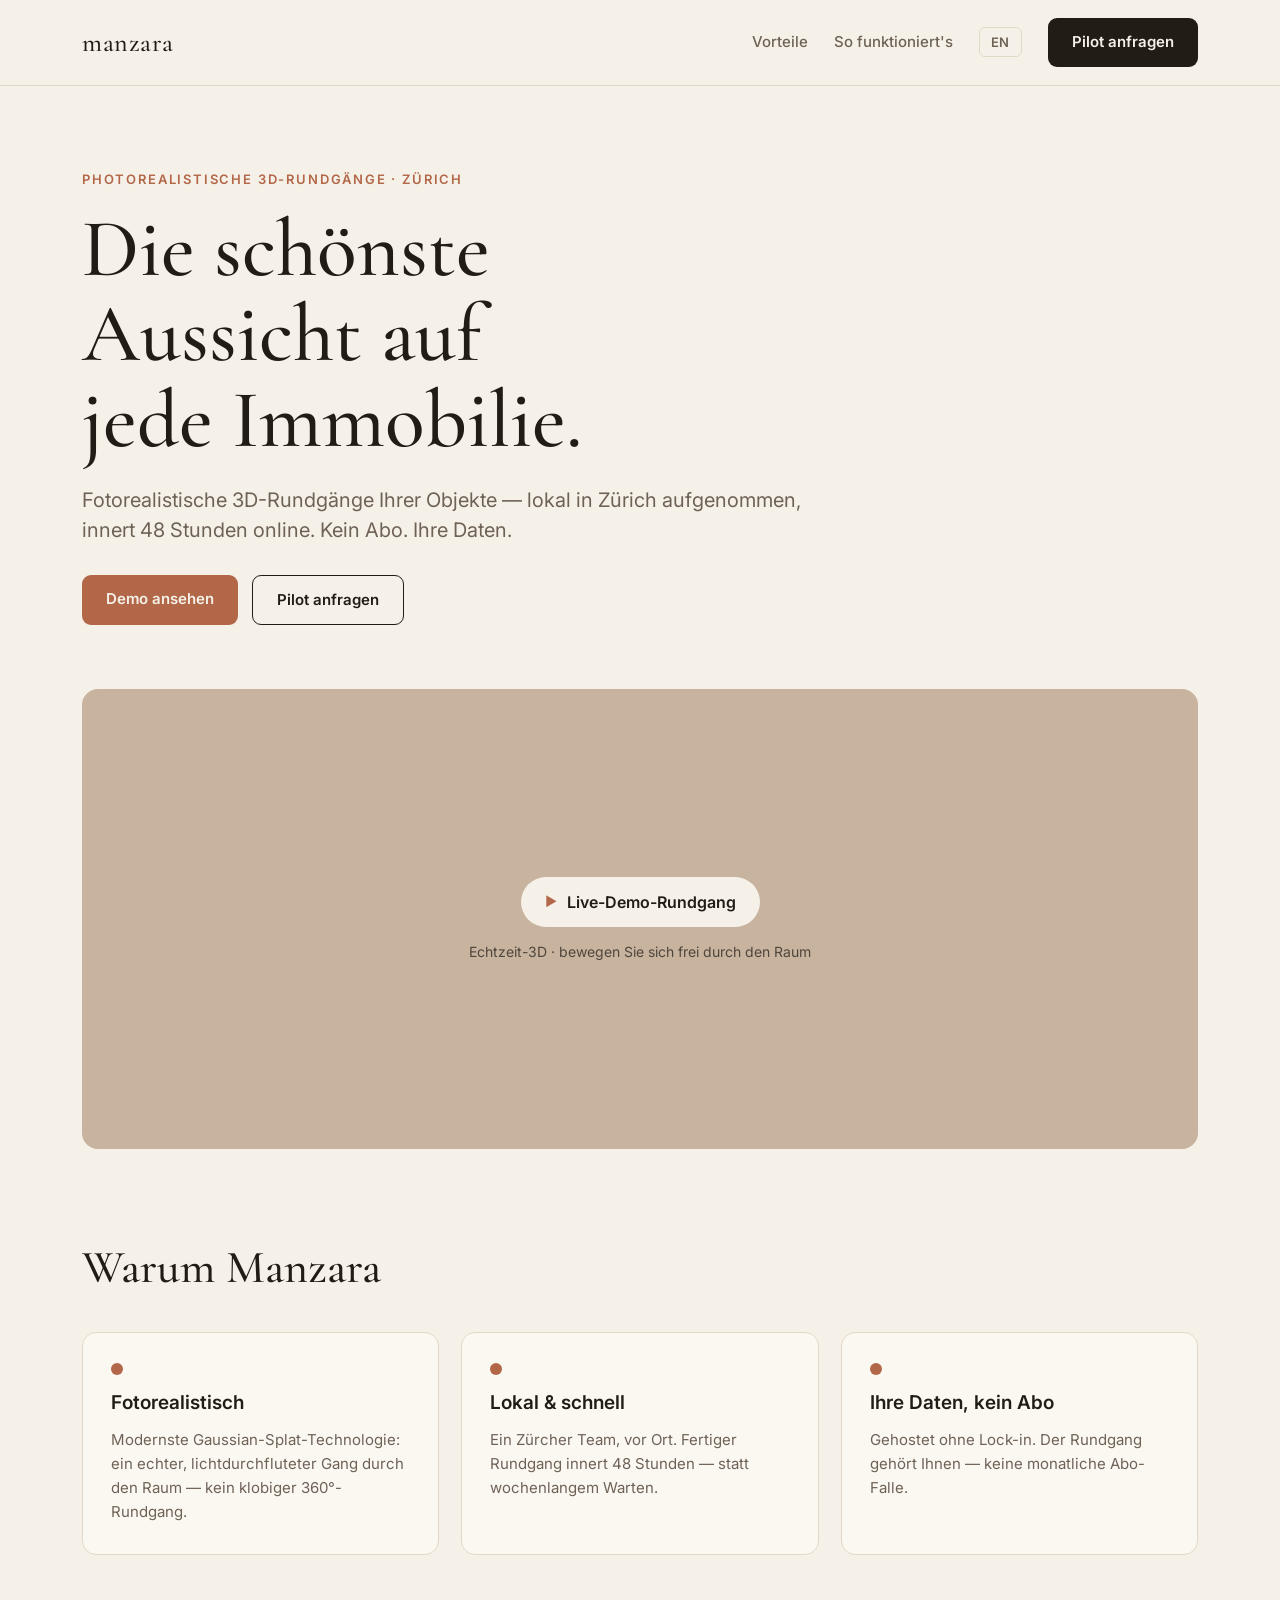
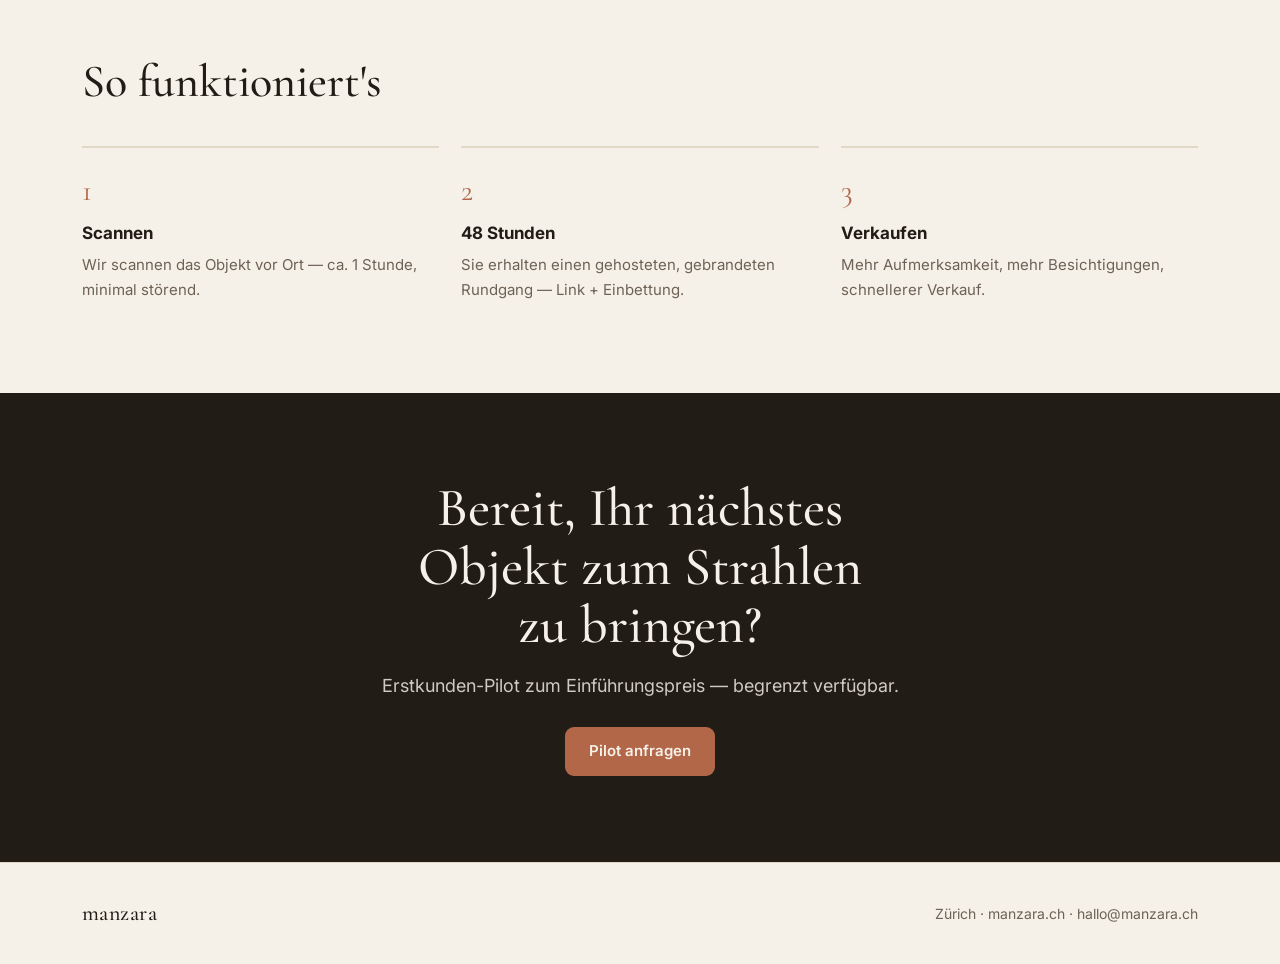
==== index.html @ 19172de1 "Manzara website: bilingual static site for GitHub Pages Co-Authored-By: Claude Opus 4.8 (1M context)" ====
<!DOCTYPE html>
<html lang="de">
<head>
  <meta charset="UTF-8" />
  <meta name="viewport" content="width=device-width, initial-scale=1" />
  <title data-i18n="meta_title">Manzara — Photorealistische Immobilien-Rundgänge in Zürich</title>
  <meta name="description" data-i18n="meta_desc" content="Fotorealistische 3D-Rundgänge Ihrer Immobilien — lokal in Zürich aufgenommen, innert 48 Stunden online." />
  <link rel="preconnect" href="https://fonts.googleapis.com" />
  <link rel="preconnect" href="https://fonts.gstatic.com" crossorigin />
  <link href="https://fonts.googleapis.com/css2?family=Cormorant+Garamond:wght@500;600&family=Inter:wght@400;500;600&display=swap" rel="stylesheet" />
  <link rel="stylesheet" href="styles.css" />
</head>
<body>
  <header class="nav">
    <div class="container nav-inner">
      <a href="#" class="wordmark">manzara</a>
      <nav class="nav-links">
        <a href="#pillars" data-i18n="nav_benefits">Vorteile</a>
        <a href="#how" data-i18n="nav_how">So funktioniert's</a>
        <button id="lang-toggle" class="lang-toggle" aria-label="Sprache wechseln">EN</button>
        <a href="#kontakt" class="btn btn-dark" data-i18n="nav_cta">Pilot anfragen</a>
      </nav>
    </div>
  </header>

  <main>
    <!-- HERO -->
    <section class="hero">
      <div class="container">
        <p class="eyebrow" data-i18n="hero_eyebrow">PHOTOREALISTISCHE 3D-RUNDGÄNGE · ZÜRICH</p>
        <h1 data-i18n="hero_h1">Die schönste Aussicht auf jede Immobilie.</h1>
        <p class="lead" data-i18n="hero_lead">Fotorealistische 3D-Rundgänge Ihrer Objekte — lokal in Zürich aufgenommen, innert 48 Stunden online. Kein Abo. Ihre Daten.</p>
        <div class="cta-row">
          <a href="#demo" class="btn btn-primary" data-i18n="hero_cta1">Demo ansehen</a>
          <a href="#kontakt" class="btn btn-outline" data-i18n="hero_cta2">Pilot anfragen</a>
        </div>
      </div>
    </section>

    <!-- DEMO TOUR -->
    <section class="demo" id="demo">
      <div class="container">
        <div class="demo-frame">
          <!-- Replace this placeholder with your live tour embed, e.g.:
               <iframe src="https://your-tour-url" allowfullscreen></iframe> -->
          <span class="demo-pill"><span class="play">&#9654;</span> <span data-i18n="demo_pill">Live-Demo-Rundgang</span></span>
          <p class="demo-cap" data-i18n="demo_cap">Echtzeit-3D · bewegen Sie sich frei durch den Raum</p>
        </div>
      </div>
    </section>

    <!-- PILLARS -->
    <section class="pillars" id="pillars">
      <div class="container">
        <h2 class="section-title" data-i18n="pillars_title">Warum Manzara</h2>
        <div class="pillar-grid">
          <article class="pillar">
            <span class="dot"></span>
            <h3 data-i18n="p1_t">Fotorealistisch</h3>
            <p data-i18n="p1_b">Modernste Gaussian-Splat-Technologie: ein echter, lichtdurchfluteter Gang durch den Raum — kein klobiger 360°-Rundgang.</p>
          </article>
          <article class="pillar">
            <span class="dot"></span>
            <h3 data-i18n="p2_t">Lokal &amp; schnell</h3>
            <p data-i18n="p2_b">Ein Zürcher Team, vor Ort. Fertiger Rundgang innert 48 Stunden — statt wochenlangem Warten.</p>
          </article>
          <article class="pillar">
            <span class="dot"></span>
            <h3 data-i18n="p3_t">Ihre Daten, kein Abo</h3>
            <p data-i18n="p3_b">Gehostet ohne Lock-in. Der Rundgang gehört Ihnen — keine monatliche Abo-Falle.</p>
          </article>
        </div>
      </div>
    </section>

    <!-- HOW IT WORKS -->
    <section class="how" id="how">
      <div class="container">
        <h2 class="section-title" data-i18n="how_title">So funktioniert's</h2>
        <ol class="steps">
          <li><strong data-i18n="how_1_t">Scannen</strong><span data-i18n="how_1_b">Wir scannen das Objekt vor Ort — ca. 1 Stunde, minimal störend.</span></li>
          <li><strong data-i18n="how_2_t">48 Stunden</strong><span data-i18n="how_2_b">Sie erhalten einen gehosteten, gebrandeten Rundgang — Link + Einbettung.</span></li>
          <li><strong data-i18n="how_3_t">Verkaufen</strong><span data-i18n="how_3_b">Mehr Aufmerksamkeit, mehr Besichtigungen, schnellerer Verkauf.</span></li>
        </ol>
      </div>
    </section>

    <!-- PILOT CTA -->
    <section class="cta-band" id="kontakt">
      <div class="container">
        <h2 data-i18n="cta_h">Bereit, Ihr nächstes Objekt zum Strahlen zu bringen?</h2>
        <p data-i18n="cta_sub">Erstkunden-Pilot zum Einführungspreis — begrenzt verfügbar.</p>
        <a href="mailto:hallo@manzara.ch" class="btn btn-primary" data-i18n="cta_btn">Pilot anfragen</a>
      </div>
    </section>
  </main>

  <footer class="site-footer">
    <div class="container footer-inner">
      <span class="wordmark">manzara</span>
      <span class="footer-info" data-i18n="footer_info">Zürich · manzara.ch · hallo@manzara.ch</span>
    </div>
  </footer>

  <script src="main.js"></script>
</body>
</html>
---- styles.css ----
:root {
  --ivory:   #F6F1E8;
  --surface: #FBF8F2;
  --ink:     #211C16;
  --grey:    #6E6256;
  --terra:   #B26749;
  --line:    #E2D8C7;
  --taupe:   #C7B39E;
  --serif: "Cormorant Garamond", Georgia, serif;
  --sans: "Inter", system-ui, -apple-system, sans-serif;
}

* { box-sizing: border-box; margin: 0; padding: 0; }
html { scroll-behavior: smooth; }
body {
  font-family: var(--sans);
  color: var(--ink);
  background: var(--ivory);
  line-height: 1.5;
  -webkit-font-smoothing: antialiased;
}
.container { max-width: 1180px; margin: 0 auto; padding: 0 32px; }
a { color: inherit; text-decoration: none; }

/* NAV */
.nav { position: sticky; top: 0; z-index: 10; background: rgba(246,241,232,.85); backdrop-filter: blur(8px); border-bottom: 1px solid var(--line); }
.nav-inner { display: flex; align-items: center; justify-content: space-between; padding-top: 18px; padding-bottom: 18px; }
.wordmark { font-family: var(--serif); font-weight: 500; font-size: 26px; letter-spacing: .02em; }
.nav-links { display: flex; align-items: center; gap: 26px; }
.nav-links a:not(.btn) { font-size: 15px; font-weight: 500; color: var(--grey); }
.nav-links a:not(.btn):hover { color: var(--ink); }
.lang-toggle { font-family: var(--sans); font-size: 13px; font-weight: 600; letter-spacing: .04em; background: none; border: 1px solid var(--line); color: var(--grey); padding: 6px 11px; border-radius: 6px; cursor: pointer; }
.lang-toggle:hover { color: var(--ink); border-color: var(--grey); }

/* BUTTONS */
.btn { display: inline-block; font-size: 15px; font-weight: 600; padding: 13px 24px; border-radius: 9px; cursor: pointer; transition: transform .08s ease, opacity .2s ease; }
.btn:hover { transform: translateY(-1px); }
.btn-primary { background: var(--terra); color: var(--ivory); }
.btn-dark { background: var(--ink); color: var(--ivory); }
.btn-outline { background: transparent; color: var(--ink); border: 1.5px solid var(--ink); }

/* HERO */
.hero { padding: 84px 0 64px; }
.eyebrow { color: var(--terra); font-size: 13px; font-weight: 600; letter-spacing: .14em; margin-bottom: 18px; }
.hero h1 { font-family: var(--serif); font-weight: 500; font-size: clamp(44px, 7vw, 82px); line-height: 1.04; max-width: 14ch; margin-bottom: 22px; }
.lead { font-size: 20px; color: var(--grey); max-width: 56ch; margin-bottom: 30px; }
.cta-row { display: flex; gap: 14px; flex-wrap: wrap; }

/* DEMO */
.demo { padding-bottom: 84px; }
.demo-frame { position: relative; background: var(--taupe); border-radius: 16px; min-height: 460px; display: flex; flex-direction: column; align-items: center; justify-content: center; gap: 14px; overflow: hidden; }
.demo-pill { display: inline-flex; align-items: center; gap: 10px; background: var(--ivory); color: var(--ink); font-weight: 600; font-size: 16px; padding: 13px 24px; border-radius: 100px; }
.demo-pill .play { color: var(--terra); font-size: 13px; }
.demo-cap { color: rgba(33,28,22,.72); font-size: 14px; }

/* PILLARS */
.pillars { padding-bottom: 92px; }
.section-title { font-family: var(--serif); font-weight: 500; font-size: clamp(34px, 4vw, 46px); margin-bottom: 30px; }
.pillar-grid { display: grid; grid-template-columns: repeat(3, 1fr); gap: 22px; }
.pillar { background: var(--surface); border: 1px solid var(--line); border-radius: 14px; padding: 30px 28px; }
.pillar .dot { display: block; width: 12px; height: 12px; border-radius: 50%; background: var(--terra); margin-bottom: 14px; }
.pillar h3 { font-size: 19px; font-weight: 600; margin-bottom: 10px; }
.pillar p { font-size: 15px; color: var(--grey); line-height: 1.6; }

/* HOW */
.how { padding-bottom: 92px; }
.steps { list-style: none; display: grid; grid-template-columns: repeat(3, 1fr); gap: 22px; counter-reset: step; }
.steps li { counter-increment: step; padding-top: 20px; border-top: 2px solid var(--line); }
.steps li::before { content: counter(step); display: block; font-family: var(--serif); font-size: 30px; color: var(--terra); margin-bottom: 8px; }
.steps strong { display: block; font-size: 17px; margin-bottom: 6px; }
.steps span { font-size: 15px; color: var(--grey); }

/* CTA BAND */
.cta-band { background: var(--ink); color: var(--ivory); padding: 86px 0; text-align: center; }
.cta-band h2 { font-family: var(--serif); font-weight: 500; font-size: clamp(34px, 4.5vw, 54px); line-height: 1.08; max-width: 18ch; margin: 0 auto 18px; }
.cta-band p { color: rgba(246,241,232,.82); font-size: 18px; margin-bottom: 28px; }

/* FOOTER */
.site-footer { border-top: 1px solid var(--line); padding: 34px 0; }
.footer-inner { display: flex; align-items: center; justify-content: space-between; gap: 16px; flex-wrap: wrap; }
.site-footer .wordmark { font-size: 22px; }
.footer-info { color: var(--grey); font-size: 14px; }

/* RESPONSIVE */
@media (max-width: 820px) {
  .pillar-grid, .steps { grid-template-columns: 1fr; }
  .nav-links { gap: 16px; }
  .nav-links a:not(.btn) { display: none; }
  .demo-frame { min-height: 320px; }
}
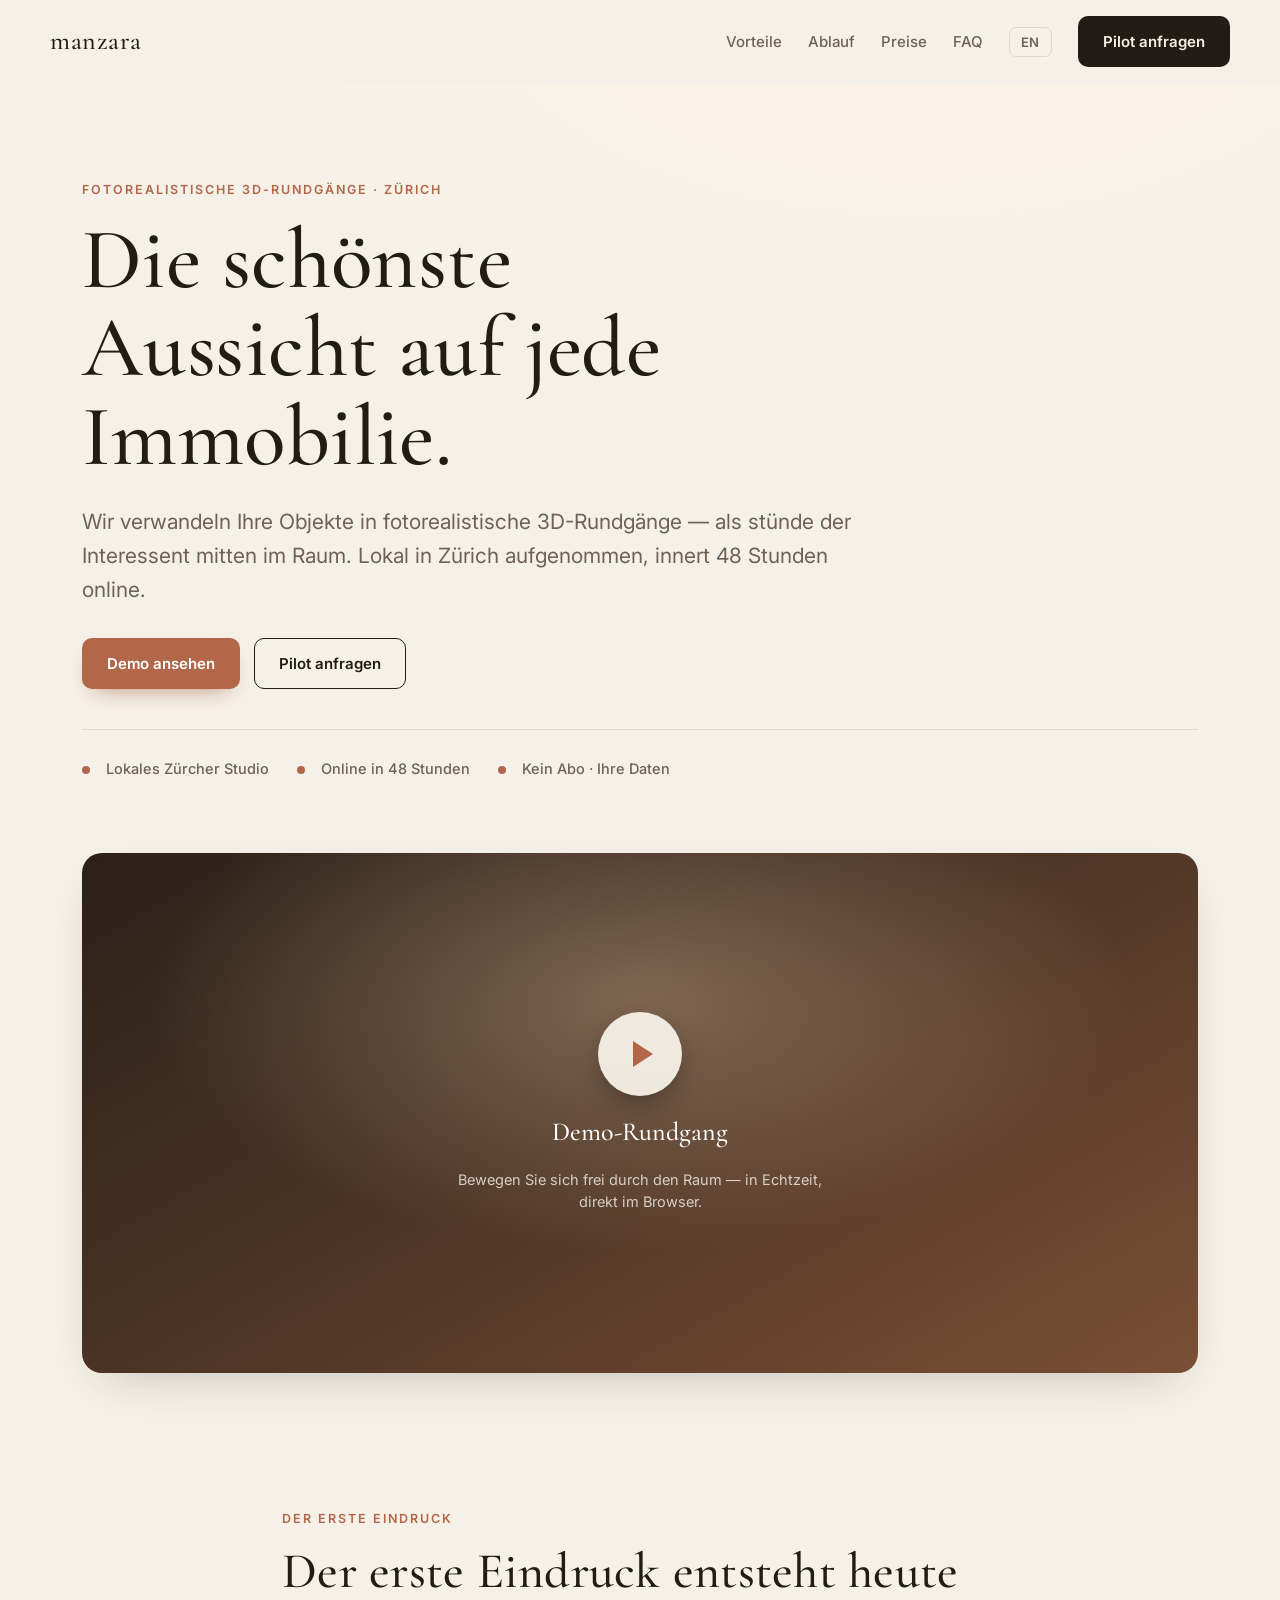
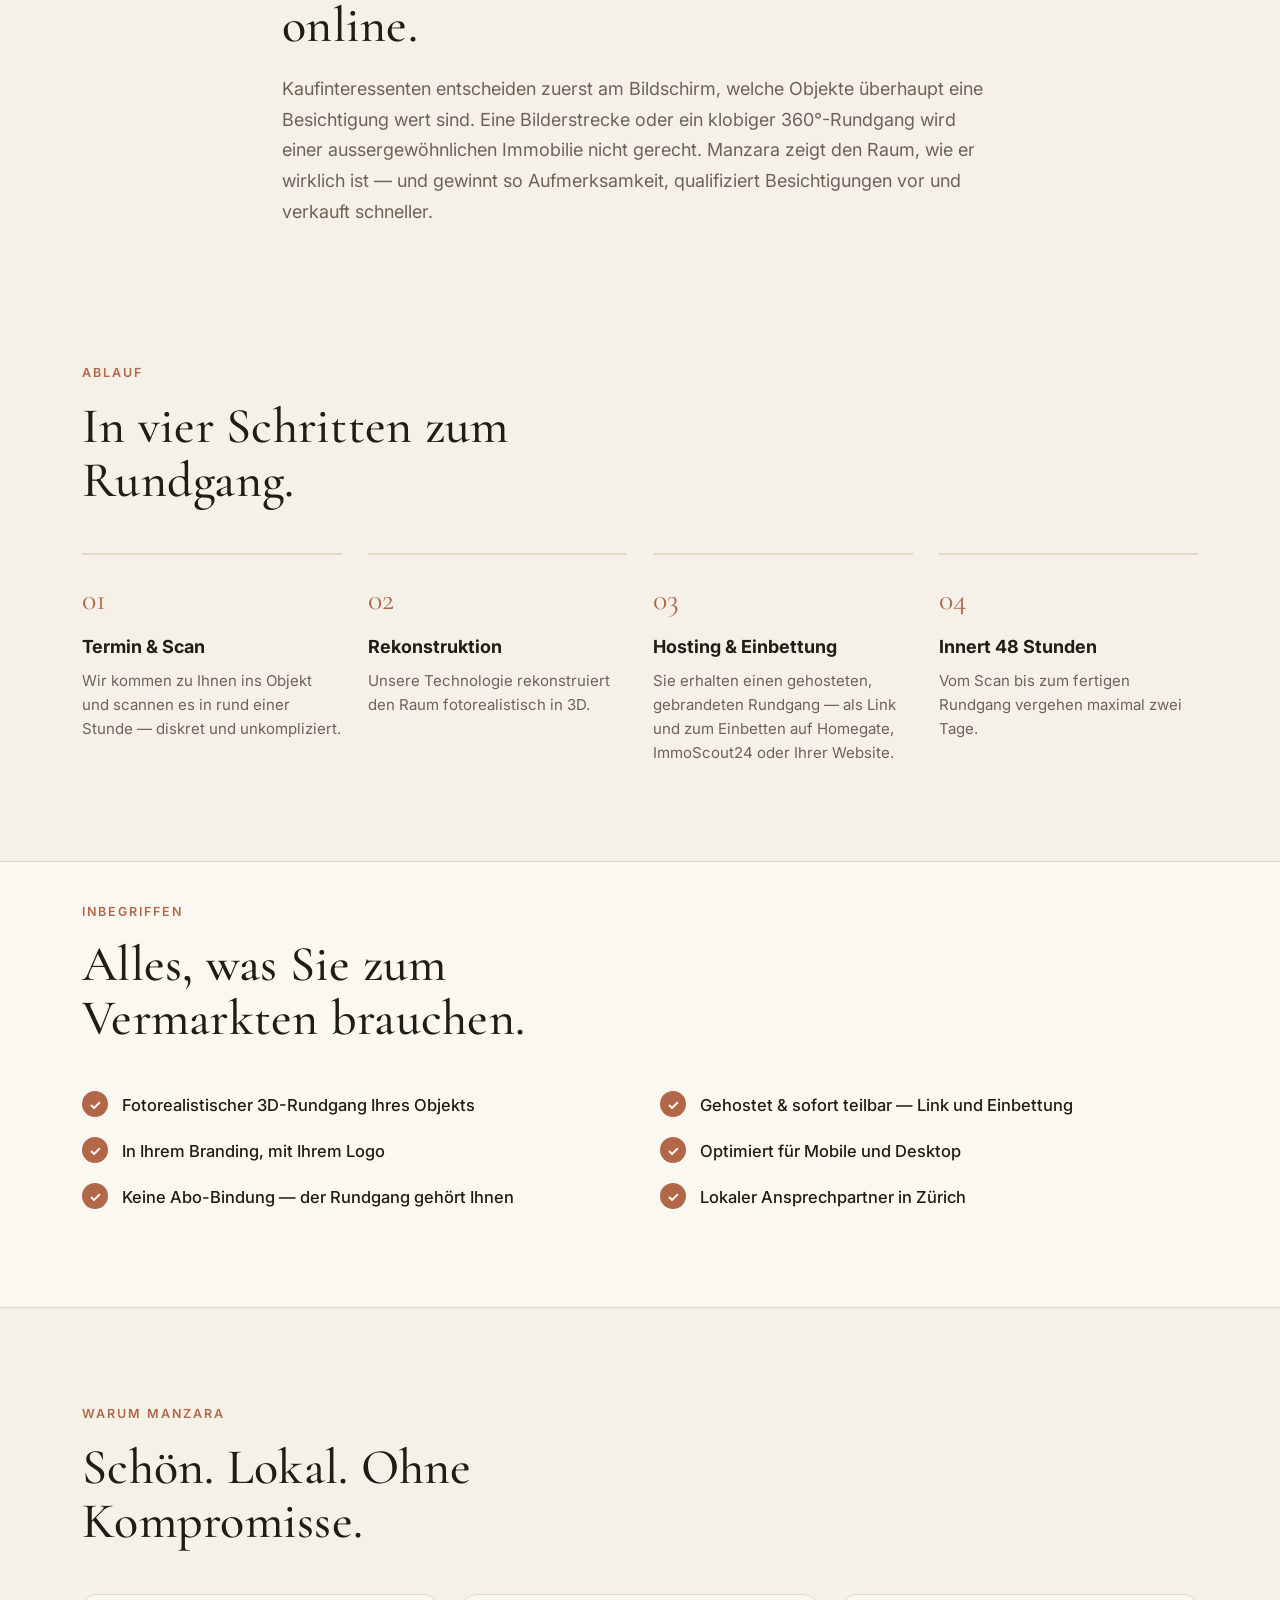
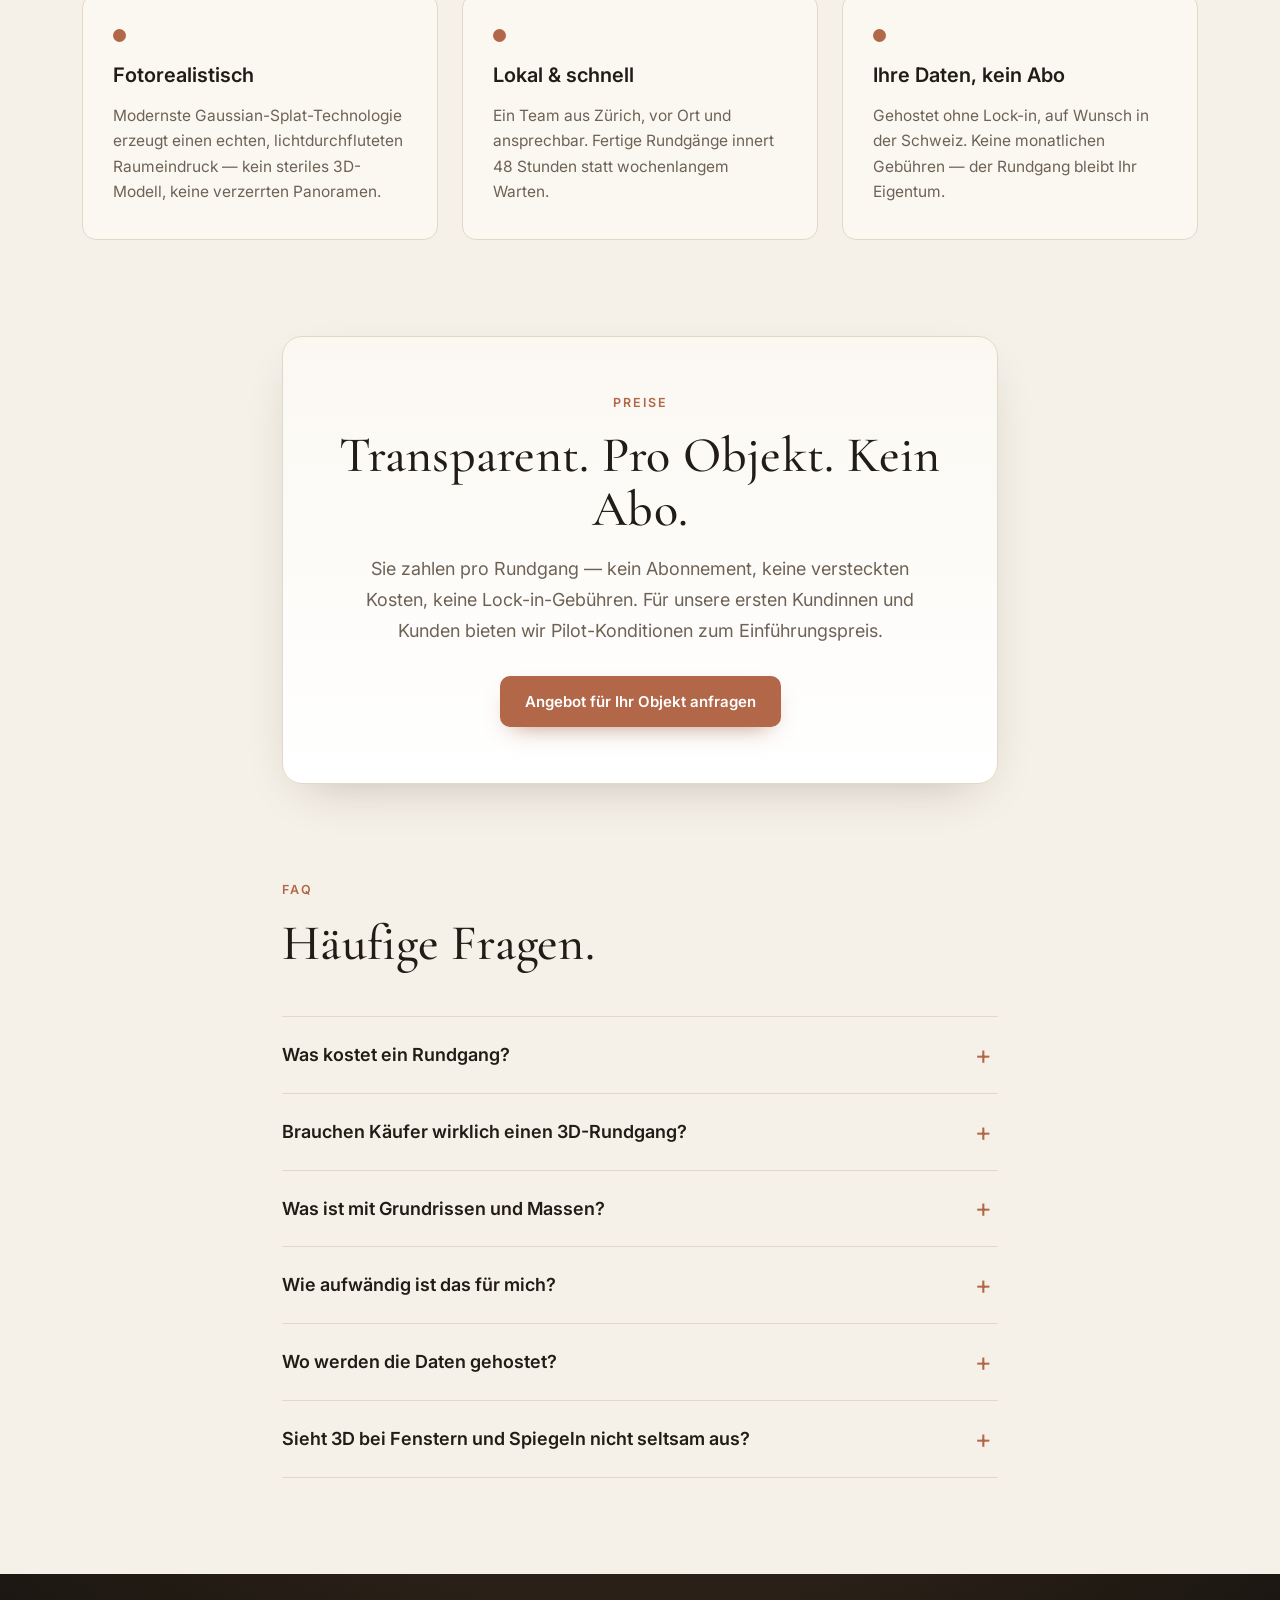
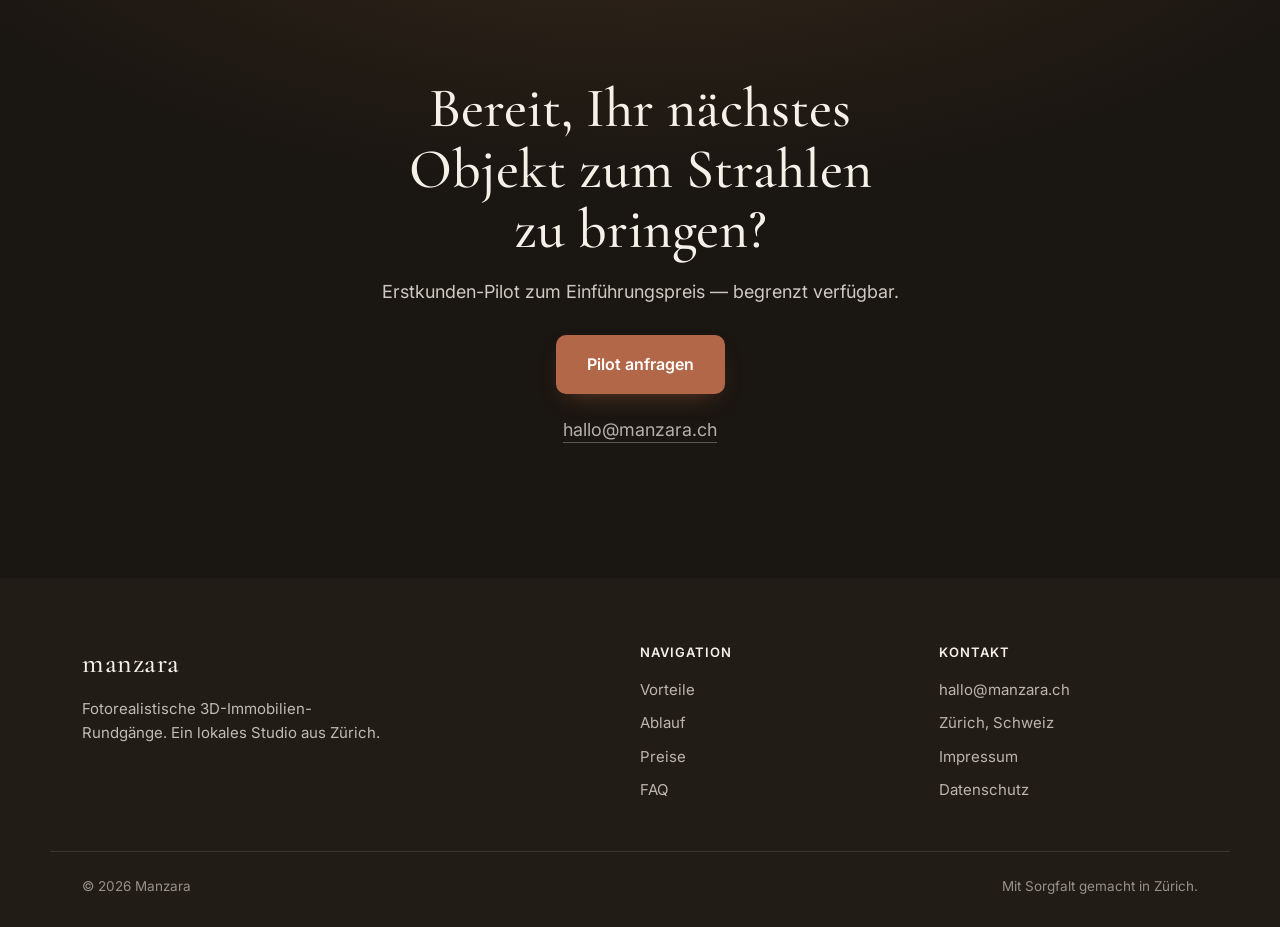
==== commit 1641b826: "Upgrade site: richer sections, refined aesthetic, FAQ, scroll reveals Co-Authored-By: Claude Opus 4." ====
--- a/index.html
+++ b/index.html
@@ -3,102 +3,201 @@
 <head>
   <meta charset="UTF-8" />
   <meta name="viewport" content="width=device-width, initial-scale=1" />
-  <title data-i18n="meta_title">Manzara — Photorealistische Immobilien-Rundgänge in Zürich</title>
-  <meta name="description" data-i18n="meta_desc" content="Fotorealistische 3D-Rundgänge Ihrer Immobilien — lokal in Zürich aufgenommen, innert 48 Stunden online." />
+  <title data-i18n="meta_title">Manzara — Fotorealistische 3D-Immobilien-Rundgänge | Zürich</title>
+  <meta name="description" data-i18n="meta_desc" content="Fotorealistische 3D-Rundgänge Ihrer Immobilien — lokal in Zürich aufgenommen, innert 48 Stunden online. Kein Abo, Ihre Daten." />
+  <meta property="og:title" content="Manzara — Fotorealistische 3D-Immobilien-Rundgänge" />
+  <meta property="og:description" content="Als stünde der Interessent mitten im Raum. Lokal in Zürich, online in 48 Stunden." />
+  <meta property="og:type" content="website" />
+  <link rel="icon" href="data:image/svg+xml,%3Csvg xmlns='http://www.w3.org/2000/svg' viewBox='0 0 32 32'%3E%3Crect x='6' y='8' width='20' height='16' rx='2' fill='none' stroke='%23211C16' stroke-width='2'/%3E%3Cline x1='6' y1='18' x2='26' y2='18' stroke='%23B26749' stroke-width='2'/%3E%3C/svg%3E" />
   <link rel="preconnect" href="https://fonts.googleapis.com" />
   <link rel="preconnect" href="https://fonts.gstatic.com" crossorigin />
-  <link href="https://fonts.googleapis.com/css2?family=Cormorant+Garamond:wght@500;600&family=Inter:wght@400;500;600&display=swap" rel="stylesheet" />
+  <link href="https://fonts.googleapis.com/css2?family=Cormorant+Garamond:ital,wght@0,500;0,600;1,500&family=Inter:wght@400;500;600&display=swap" rel="stylesheet" />
   <link rel="stylesheet" href="styles.css" />
 </head>
 <body>
-  <header class="nav">
+  <!-- NAV -->
+  <header class="nav" id="nav">
     <div class="container nav-inner">
-      <a href="#" class="wordmark">manzara</a>
+      <a href="#top" class="wordmark">manzara</a>
       <nav class="nav-links">
-        <a href="#pillars" data-i18n="nav_benefits">Vorteile</a>
-        <a href="#how" data-i18n="nav_how">So funktioniert's</a>
-        <button id="lang-toggle" class="lang-toggle" aria-label="Sprache wechseln">EN</button>
-        <a href="#kontakt" class="btn btn-dark" data-i18n="nav_cta">Pilot anfragen</a>
+        <a href="#why" data-i18n="nav_benefits">Vorteile</a>
+        <a href="#how" data-i18n="nav_how">Ablauf</a>
+        <a href="#pricing" data-i18n="nav_pricing">Preise</a>
+        <a href="#faq" data-i18n="nav_faq">FAQ</a>
+        <button id="lang-toggle" class="lang-toggle" aria-label="Language">EN</button>
+        <a href="#contact" class="btn btn-dark" data-i18n="nav_cta">Pilot anfragen</a>
       </nav>
     </div>
   </header>
 
-  <main>
+  <main id="top">
     <!-- HERO -->
     <section class="hero">
-      <div class="container">
-        <p class="eyebrow" data-i18n="hero_eyebrow">PHOTOREALISTISCHE 3D-RUNDGÄNGE · ZÜRICH</p>
+      <div class="container hero-inner reveal">
+        <p class="eyebrow" data-i18n="hero_eyebrow">FOTOREALISTISCHE 3D-RUNDGÄNGE · ZÜRICH</p>
         <h1 data-i18n="hero_h1">Die schönste Aussicht auf jede Immobilie.</h1>
-        <p class="lead" data-i18n="hero_lead">Fotorealistische 3D-Rundgänge Ihrer Objekte — lokal in Zürich aufgenommen, innert 48 Stunden online. Kein Abo. Ihre Daten.</p>
+        <p class="lead" data-i18n="hero_lead">Wir verwandeln Ihre Objekte in fotorealistische 3D-Rundgänge — als stünde der Interessent mitten im Raum. Lokal in Zürich aufgenommen, innert 48 Stunden online.</p>
         <div class="cta-row">
           <a href="#demo" class="btn btn-primary" data-i18n="hero_cta1">Demo ansehen</a>
-          <a href="#kontakt" class="btn btn-outline" data-i18n="hero_cta2">Pilot anfragen</a>
-        </div>
-      </div>
-    </section>
-
-    <!-- DEMO TOUR -->
+          <a href="#contact" class="btn btn-outline" data-i18n="hero_cta2">Pilot anfragen</a>
+        </div>
+        <ul class="trust-row">
+          <li data-i18n="trust_1">Lokales Zürcher Studio</li>
+          <li data-i18n="trust_2">Online in 48 Stunden</li>
+          <li data-i18n="trust_3">Kein Abo · Ihre Daten</li>
+        </ul>
+      </div>
+    </section>
+
+    <!-- DEMO -->
     <section class="demo" id="demo">
-      <div class="container">
-        <div class="demo-frame">
-          <!-- Replace this placeholder with your live tour embed, e.g.:
-               <iframe src="https://your-tour-url" allowfullscreen></iframe> -->
-          <span class="demo-pill"><span class="play">&#9654;</span> <span data-i18n="demo_pill">Live-Demo-Rundgang</span></span>
-          <p class="demo-cap" data-i18n="demo_cap">Echtzeit-3D · bewegen Sie sich frei durch den Raum</p>
-        </div>
-      </div>
-    </section>
-
-    <!-- PILLARS -->
-    <section class="pillars" id="pillars">
-      <div class="container">
-        <h2 class="section-title" data-i18n="pillars_title">Warum Manzara</h2>
-        <div class="pillar-grid">
-          <article class="pillar">
-            <span class="dot"></span>
-            <h3 data-i18n="p1_t">Fotorealistisch</h3>
-            <p data-i18n="p1_b">Modernste Gaussian-Splat-Technologie: ein echter, lichtdurchfluteter Gang durch den Raum — kein klobiger 360°-Rundgang.</p>
-          </article>
-          <article class="pillar">
-            <span class="dot"></span>
-            <h3 data-i18n="p2_t">Lokal &amp; schnell</h3>
-            <p data-i18n="p2_b">Ein Zürcher Team, vor Ort. Fertiger Rundgang innert 48 Stunden — statt wochenlangem Warten.</p>
-          </article>
-          <article class="pillar">
-            <span class="dot"></span>
-            <h3 data-i18n="p3_t">Ihre Daten, kein Abo</h3>
-            <p data-i18n="p3_b">Gehostet ohne Lock-in. Der Rundgang gehört Ihnen — keine monatliche Abo-Falle.</p>
-          </article>
-        </div>
+      <div class="container reveal">
+        <div class="media-frame">
+          <!-- REPLACE with the real tour: <iframe src="https://your-tour" allowfullscreen></iframe> -->
+          <div class="media-glow"></div>
+          <button class="play-btn" aria-label="Demo"><span></span></button>
+          <p class="media-label" data-i18n="demo_label">Demo-Rundgang</p>
+          <p class="media-cap" data-i18n="demo_cap">Bewegen Sie sich frei durch den Raum — in Echtzeit, direkt im Browser.</p>
+        </div>
+      </div>
+    </section>
+
+    <!-- THE SHIFT -->
+    <section class="shift">
+      <div class="container narrow reveal">
+        <p class="eyebrow" data-i18n="shift_eyebrow">DER ERSTE EINDRUCK</p>
+        <h2 class="display" data-i18n="shift_title">Der erste Eindruck entsteht heute online.</h2>
+        <p class="prose" data-i18n="shift_body">Kaufinteressenten entscheiden zuerst am Bildschirm, welche Objekte überhaupt eine Besichtigung wert sind. Eine Bilderstrecke oder ein klobiger 360°-Rundgang wird einer aussergewöhnlichen Immobilie nicht gerecht. Manzara zeigt den Raum, wie er wirklich ist — und gewinnt so Aufmerksamkeit, qualifiziert Besichtigungen vor und verkauft schneller.</p>
       </div>
     </section>
 
     <!-- HOW IT WORKS -->
     <section class="how" id="how">
       <div class="container">
-        <h2 class="section-title" data-i18n="how_title">So funktioniert's</h2>
-        <ol class="steps">
-          <li><strong data-i18n="how_1_t">Scannen</strong><span data-i18n="how_1_b">Wir scannen das Objekt vor Ort — ca. 1 Stunde, minimal störend.</span></li>
-          <li><strong data-i18n="how_2_t">48 Stunden</strong><span data-i18n="how_2_b">Sie erhalten einen gehosteten, gebrandeten Rundgang — Link + Einbettung.</span></li>
-          <li><strong data-i18n="how_3_t">Verkaufen</strong><span data-i18n="how_3_b">Mehr Aufmerksamkeit, mehr Besichtigungen, schnellerer Verkauf.</span></li>
+        <div class="section-head reveal">
+          <p class="eyebrow" data-i18n="how_eyebrow">ABLAUF</p>
+          <h2 class="display" data-i18n="how_title">In vier Schritten zum Rundgang.</h2>
+        </div>
+        <ol class="steps reveal">
+          <li><span class="step-n">01</span><strong data-i18n="how_1_t">Termin &amp; Scan</strong><p data-i18n="how_1_b">Wir kommen zu Ihnen ins Objekt und scannen es in rund einer Stunde — diskret und unkompliziert.</p></li>
+          <li><span class="step-n">02</span><strong data-i18n="how_2_t">Rekonstruktion</strong><p data-i18n="how_2_b">Unsere Technologie rekonstruiert den Raum fotorealistisch in 3D.</p></li>
+          <li><span class="step-n">03</span><strong data-i18n="how_3_t">Hosting &amp; Einbettung</strong><p data-i18n="how_3_b">Sie erhalten einen gehosteten, gebrandeten Rundgang — als Link und zum Einbetten auf Homegate, ImmoScout24 oder Ihrer Website.</p></li>
+          <li><span class="step-n">04</span><strong data-i18n="how_4_t">Innert 48 Stunden</strong><p data-i18n="how_4_b">Vom Scan bis zum fertigen Rundgang vergehen maximal zwei Tage.</p></li>
         </ol>
       </div>
     </section>
 
-    <!-- PILOT CTA -->
-    <section class="cta-band" id="kontakt">
+    <!-- INCLUDED -->
+    <section class="included">
+      <div class="container reveal">
+        <div class="section-head">
+          <p class="eyebrow" data-i18n="incl_eyebrow">INBEGRIFFEN</p>
+          <h2 class="display" data-i18n="incl_title">Alles, was Sie zum Vermarkten brauchen.</h2>
+        </div>
+        <ul class="checklist">
+          <li data-i18n="incl_1">Fotorealistischer 3D-Rundgang Ihres Objekts</li>
+          <li data-i18n="incl_2">Gehostet &amp; sofort teilbar — Link und Einbettung</li>
+          <li data-i18n="incl_3">In Ihrem Branding, mit Ihrem Logo</li>
+          <li data-i18n="incl_4">Optimiert für Mobile und Desktop</li>
+          <li data-i18n="incl_5">Keine Abo-Bindung — der Rundgang gehört Ihnen</li>
+          <li data-i18n="incl_6">Lokaler Ansprechpartner in Zürich</li>
+        </ul>
+      </div>
+    </section>
+
+    <!-- WHY -->
+    <section class="why" id="why">
       <div class="container">
+        <div class="section-head reveal">
+          <p class="eyebrow" data-i18n="why_eyebrow">WARUM MANZARA</p>
+          <h2 class="display" data-i18n="why_title">Schön. Lokal. Ohne Kompromisse.</h2>
+        </div>
+        <div class="card-grid reveal">
+          <article class="card">
+            <span class="dot"></span>
+            <h3 data-i18n="p1_t">Fotorealistisch</h3>
+            <p data-i18n="p1_b">Modernste Gaussian-Splat-Technologie erzeugt einen echten, lichtdurchfluteten Raumeindruck — kein steriles 3D-Modell, keine verzerrten Panoramen.</p>
+          </article>
+          <article class="card">
+            <span class="dot"></span>
+            <h3 data-i18n="p2_t">Lokal &amp; schnell</h3>
+            <p data-i18n="p2_b">Ein Team aus Zürich, vor Ort und ansprechbar. Fertige Rundgänge innert 48 Stunden statt wochenlangem Warten.</p>
+          </article>
+          <article class="card">
+            <span class="dot"></span>
+            <h3 data-i18n="p3_t">Ihre Daten, kein Abo</h3>
+            <p data-i18n="p3_b">Gehostet ohne Lock-in, auf Wunsch in der Schweiz. Keine monatlichen Gebühren — der Rundgang bleibt Ihr Eigentum.</p>
+          </article>
+        </div>
+      </div>
+    </section>
+
+    <!-- PRICING -->
+    <section class="pricing" id="pricing">
+      <div class="container narrow reveal">
+        <div class="price-panel">
+          <p class="eyebrow" data-i18n="price_eyebrow">PREISE</p>
+          <h2 class="display" data-i18n="price_title">Transparent. Pro Objekt. Kein Abo.</h2>
+          <p class="prose" data-i18n="price_body">Sie zahlen pro Rundgang — kein Abonnement, keine versteckten Kosten, keine Lock-in-Gebühren. Für unsere ersten Kundinnen und Kunden bieten wir Pilot-Konditionen zum Einführungspreis.</p>
+          <a href="#contact" class="btn btn-primary" data-i18n="price_btn">Angebot für Ihr Objekt anfragen</a>
+        </div>
+      </div>
+    </section>
+
+    <!-- FAQ -->
+    <section class="faq" id="faq">
+      <div class="container narrow">
+        <div class="section-head reveal">
+          <p class="eyebrow" data-i18n="faq_eyebrow">FAQ</p>
+          <h2 class="display" data-i18n="faq_title">Häufige Fragen.</h2>
+        </div>
+        <div class="faq-list reveal">
+          <details class="faq-item"><summary data-i18n="faq_q1">Was kostet ein Rundgang?</summary><p data-i18n="faq_a1">Sie zahlen pro Objekt, ohne Abo. Erstkundinnen und -kunden erhalten Pilot-Konditionen — fragen Sie uns für ein konkretes Angebot zu Ihrem Objekt.</p></details>
+          <details class="faq-item"><summary data-i18n="faq_q2">Brauchen Käufer wirklich einen 3D-Rundgang?</summary><p data-i18n="faq_a2">Interessenten entscheiden online, welche Objekte sie überhaupt besichtigen. Ein fotorealistischer Rundgang hebt Ihr Inserat hervor und qualifiziert Besichtigungen vor — weniger Leerläufe, mehr ernsthafte Interessenten.</p></details>
+          <details class="faq-item"><summary data-i18n="faq_q3">Was ist mit Grundrissen und Massen?</summary><p data-i18n="faq_a3">Der Rundgang ist das emotionale Verkaufselement. Bestehende Grundrisse binden wir gern ein; massstabsgetreue Grundrisse direkt aus dem Scan sind in Vorbereitung.</p></details>
+          <details class="faq-item"><summary data-i18n="faq_q4">Wie aufwändig ist das für mich?</summary><p data-i18n="faq_a4">Minimal. Wir übernehmen alles: Aufnahme vor Ort (ca. 1 Std.), Aufbereitung und Hosting. Sie erhalten einen fertigen Link zum Teilen und Einbetten.</p></details>
+          <details class="faq-item"><summary data-i18n="faq_q5">Wo werden die Daten gehostet?</summary><p data-i18n="faq_a5">Ohne Lock-in und auf Wunsch in der Schweiz. Der Rundgang gehört Ihnen und kann jederzeit gelöscht werden.</p></details>
+          <details class="faq-item"><summary data-i18n="faq_q6">Sieht 3D bei Fenstern und Spiegeln nicht seltsam aus?</summary><p data-i18n="faq_a6">Wir kuratieren jede Aufnahme und prüfen jeden Rundgang vor der Auslieferung. Sie zeigen Ihren Kundinnen und Kunden immer nur das polierte Ergebnis.</p></details>
+        </div>
+      </div>
+    </section>
+
+    <!-- CTA -->
+    <section class="cta-band" id="contact">
+      <div class="container reveal">
         <h2 data-i18n="cta_h">Bereit, Ihr nächstes Objekt zum Strahlen zu bringen?</h2>
         <p data-i18n="cta_sub">Erstkunden-Pilot zum Einführungspreis — begrenzt verfügbar.</p>
-        <a href="mailto:hallo@manzara.ch" class="btn btn-primary" data-i18n="cta_btn">Pilot anfragen</a>
+        <a href="mailto:hallo@manzara.ch" class="btn btn-primary btn-lg" data-i18n="cta_btn">Pilot anfragen</a>
+        <p class="cta-mail"><a href="mailto:hallo@manzara.ch">hallo@manzara.ch</a></p>
       </div>
     </section>
   </main>
 
+  <!-- FOOTER -->
   <footer class="site-footer">
-    <div class="container footer-inner">
-      <span class="wordmark">manzara</span>
-      <span class="footer-info" data-i18n="footer_info">Zürich · manzara.ch · hallo@manzara.ch</span>
+    <div class="container footer-grid">
+      <div class="footer-brand">
+        <span class="wordmark">manzara</span>
+        <p data-i18n="foot_tagline">Fotorealistische 3D-Immobilien-Rundgänge. Ein lokales Studio aus Zürich.</p>
+      </div>
+      <div class="footer-col">
+        <h4 data-i18n="foot_nav_t">Navigation</h4>
+        <a href="#why" data-i18n="nav_benefits">Vorteile</a>
+        <a href="#how" data-i18n="nav_how">Ablauf</a>
+        <a href="#pricing" data-i18n="nav_pricing">Preise</a>
+        <a href="#faq" data-i18n="nav_faq">FAQ</a>
+      </div>
+      <div class="footer-col">
+        <h4 data-i18n="foot_contact_t">Kontakt</h4>
+        <a href="mailto:hallo@manzara.ch">hallo@manzara.ch</a>
+        <span data-i18n="foot_city">Zürich, Schweiz</span>
+        <a href="#" data-i18n="foot_imprint">Impressum</a>
+        <a href="#" data-i18n="foot_privacy">Datenschutz</a>
+      </div>
+    </div>
+    <div class="container footer-bottom">
+      <span>© 2026 Manzara</span>
+      <span data-i18n="foot_made">Mit Sorgfalt gemacht in Zürich.</span>
     </div>
   </footer>
 
--- a/styles.css
+++ b/styles.css
@@ -1,90 +1,144 @@
-:root {
-  --ivory:   #F6F1E8;
-  --surface: #FBF8F2;
-  --ink:     #211C16;
-  --grey:    #6E6256;
-  --terra:   #B26749;
-  --line:    #E2D8C7;
-  --taupe:   #C7B39E;
-  --serif: "Cormorant Garamond", Georgia, serif;
-  --sans: "Inter", system-ui, -apple-system, sans-serif;
+:root{
+  --ivory:#F6F1E8; --surface:#FBF8F2; --ink:#211C16; --ink-2:#1A1611;
+  --grey:#6E6256; --terra:#B26749; --terra-d:#9A5538; --line:#E2D8C7; --taupe:#C7B39E;
+  --serif:"Cormorant Garamond",Georgia,serif; --sans:"Inter",system-ui,-apple-system,sans-serif;
+  --maxw:1180px; --r:14px; --shadow:0 18px 50px -24px rgba(33,28,22,.30);
 }
+*{box-sizing:border-box;margin:0;padding:0}
+html{scroll-behavior:smooth}
+body{font-family:var(--sans);color:var(--ink);background:var(--ivory);line-height:1.55;-webkit-font-smoothing:antialiased;overflow-x:hidden}
+a{color:inherit;text-decoration:none}
+.container{max-width:var(--maxw);margin:0 auto;padding:0 32px}
+.narrow{max-width:780px}
 
-* { box-sizing: border-box; margin: 0; padding: 0; }
-html { scroll-behavior: smooth; }
-body {
-  font-family: var(--sans);
-  color: var(--ink);
-  background: var(--ivory);
-  line-height: 1.5;
-  -webkit-font-smoothing: antialiased;
+/* type */
+.eyebrow{color:var(--terra);font-size:12.5px;font-weight:600;letter-spacing:.16em;text-transform:uppercase;margin-bottom:16px}
+.display{font-family:var(--serif);font-weight:500;font-size:clamp(30px,4.4vw,50px);line-height:1.08;letter-spacing:.005em}
+.prose{font-size:18px;color:var(--grey);line-height:1.7}
+.lead{font-size:clamp(18px,2.2vw,21px);color:var(--grey);line-height:1.6;max-width:60ch}
+.section-head{margin-bottom:46px;max-width:60ch}
+
+/* reveal */
+.reveal{opacity:0;transform:translateY(18px);transition:opacity .7s ease,transform .7s cubic-bezier(.2,.7,.2,1)}
+.reveal.in{opacity:1;transform:none}
+@media (prefers-reduced-motion:reduce){.reveal{opacity:1;transform:none;transition:none}}
+
+/* buttons */
+.btn{display:inline-block;font-size:15px;font-weight:600;padding:13px 24px;border-radius:10px;cursor:pointer;border:1.5px solid transparent;transition:transform .12s ease,box-shadow .2s ease,background .2s ease}
+.btn:hover{transform:translateY(-2px)}
+.btn-primary{background:var(--terra);color:#fff;box-shadow:0 10px 24px -12px rgba(154,85,56,.7)}
+.btn-primary:hover{background:var(--terra-d)}
+.btn-dark{background:var(--ink);color:var(--ivory)}
+.btn-outline{background:transparent;color:var(--ink);border-color:var(--ink)}
+.btn-outline:hover{background:var(--ink);color:var(--ivory)}
+.btn-lg{padding:16px 30px;font-size:16px}
+
+/* nav */
+.nav{position:sticky;top:0;z-index:50;background:rgba(246,241,232,.72);backdrop-filter:blur(10px);border-bottom:1px solid transparent;transition:border-color .3s,box-shadow .3s,background .3s}
+.nav.scrolled{border-bottom-color:var(--line);box-shadow:0 6px 24px -18px rgba(33,28,22,.5);background:rgba(246,241,232,.9)}
+.nav-inner{display:flex;align-items:center;justify-content:space-between;padding:16px 0}
+.wordmark{font-family:var(--serif);font-weight:500;font-size:26px;letter-spacing:.02em}
+.nav-links{display:flex;align-items:center;gap:26px}
+.nav-links a:not(.btn){font-size:15px;font-weight:500;color:var(--grey)}
+.nav-links a:not(.btn):hover{color:var(--ink)}
+.lang-toggle{font:600 13px var(--sans);letter-spacing:.05em;background:none;border:1px solid var(--line);color:var(--grey);padding:6px 11px;border-radius:7px;cursor:pointer;transition:.2s}
+.lang-toggle:hover{color:var(--ink);border-color:var(--grey)}
+
+/* hero */
+.hero{background:radial-gradient(1100px 560px at 72% -12%,#FCF3E6,rgba(252,243,230,0) 70%),var(--ivory);padding:96px 0 72px}
+.hero h1{font-family:var(--serif);font-weight:500;font-size:clamp(46px,7.2vw,86px);line-height:1.03;letter-spacing:.005em;max-width:15ch;margin:0 0 24px}
+.hero .lead{margin-bottom:32px}
+.cta-row{display:flex;gap:14px;flex-wrap:wrap;margin-bottom:40px}
+.trust-row{list-style:none;display:flex;flex-wrap:wrap;gap:28px;padding-top:28px;border-top:1px solid var(--line)}
+.trust-row li{position:relative;padding-left:24px;font-size:14.5px;color:var(--grey);font-weight:500}
+.trust-row li::before{content:"";position:absolute;left:0;top:50%;transform:translateY(-50%);width:8px;height:8px;border-radius:50%;background:var(--terra)}
+
+/* demo media frame */
+.demo{padding-bottom:96px}
+.media-frame{position:relative;border-radius:20px;min-height:520px;display:flex;flex-direction:column;align-items:center;justify-content:center;gap:16px;overflow:hidden;
+  background:linear-gradient(150deg,#2B2118 0%,#4A3324 45%,#7A4F36 100%);box-shadow:var(--shadow)}
+.media-frame iframe{position:absolute;inset:0;width:100%;height:100%;border:0}
+.media-glow{position:absolute;inset:0;background:radial-gradient(700px 360px at 50% 28%,rgba(255,225,190,.30),transparent 70%);pointer-events:none}
+.play-btn{position:relative;width:84px;height:84px;border-radius:50%;border:none;cursor:pointer;background:rgba(246,241,232,.95);display:grid;place-items:center;box-shadow:0 10px 30px -8px rgba(0,0,0,.45);transition:transform .15s}
+.play-btn:hover{transform:scale(1.06)}
+.play-btn span{width:0;height:0;border-left:20px solid var(--terra);border-top:13px solid transparent;border-bottom:13px solid transparent;margin-left:5px}
+.media-label{position:relative;color:#fff;font-family:var(--serif);font-size:26px;font-weight:500}
+.media-cap{position:relative;color:rgba(246,241,232,.8);font-size:14.5px;max-width:42ch;text-align:center}
+
+/* shift */
+.shift{padding:40px 0 96px}
+.shift .display{margin:0 0 22px}
+
+/* how / steps */
+.how{padding:40px 0 96px}
+.steps{list-style:none;display:grid;grid-template-columns:repeat(4,1fr);gap:26px}
+.steps li{padding-top:22px;border-top:2px solid var(--line)}
+.step-n{font-family:var(--serif);font-size:30px;color:var(--terra);display:block;margin-bottom:10px}
+.steps strong{display:block;font-size:18px;margin-bottom:8px}
+.steps p{font-size:15px;color:var(--grey);line-height:1.6}
+
+/* included */
+.included{padding:40px 0 96px;background:var(--surface);border-top:1px solid var(--line);border-bottom:1px solid var(--line)}
+.checklist{list-style:none;display:grid;grid-template-columns:1fr 1fr;gap:18px 40px}
+.checklist li{position:relative;padding-left:40px;font-size:16.5px;font-weight:500;min-height:28px;display:flex;align-items:center}
+.checklist li::before{content:"✓";position:absolute;left:0;top:0;width:26px;height:26px;border-radius:50%;background:var(--terra);color:#fff;font-size:14px;font-weight:700;display:grid;place-items:center}
+
+/* why cards */
+.why{padding:96px 0}
+.card-grid{display:grid;grid-template-columns:repeat(3,1fr);gap:24px}
+.card{background:var(--surface);border:1px solid var(--line);border-radius:var(--r);padding:34px 30px;transition:transform .2s,box-shadow .2s,border-color .2s}
+.card:hover{transform:translateY(-4px);box-shadow:var(--shadow);border-color:var(--taupe)}
+.card .dot{display:block;width:13px;height:13px;border-radius:50%;background:var(--terra);margin-bottom:18px}
+.card h3{font-size:20px;font-weight:600;margin-bottom:12px}
+.card p{font-size:15.5px;color:var(--grey);line-height:1.65}
+
+/* pricing */
+.pricing{padding:0 0 96px}
+.price-panel{background:linear-gradient(180deg,var(--surface),#fff);border:1px solid var(--line);border-radius:20px;padding:56px 48px;text-align:center;box-shadow:var(--shadow)}
+.price-panel .display{margin:0 0 18px}
+.price-panel .prose{margin:0 auto 30px;max-width:54ch}
+
+/* faq */
+.faq{padding:0 0 96px}
+.faq-list{border-top:1px solid var(--line)}
+.faq-item{border-bottom:1px solid var(--line)}
+.faq-item summary{list-style:none;cursor:pointer;padding:24px 44px 24px 0;position:relative;font-size:18px;font-weight:600;color:var(--ink)}
+.faq-item summary::-webkit-details-marker{display:none}
+.faq-item summary::after{content:"+";position:absolute;right:6px;top:50%;transform:translateY(-50%);font-size:26px;font-weight:400;color:var(--terra);transition:transform .25s}
+.faq-item[open] summary::after{content:"–"}
+.faq-item p{padding:0 44px 26px 0;font-size:16px;color:var(--grey);line-height:1.7;animation:fade .3s ease}
+@keyframes fade{from{opacity:0;transform:translateY(-4px)}to{opacity:1;transform:none}}
+
+/* cta band */
+.cta-band{background:radial-gradient(800px 400px at 50% -30%,#3A2A1D,var(--ink-2));color:var(--ivory);padding:104px 0;text-align:center}
+.cta-band h2{font-family:var(--serif);font-weight:500;font-size:clamp(34px,4.8vw,56px);line-height:1.08;max-width:18ch;margin:0 auto 18px}
+.cta-band p{color:rgba(246,241,232,.82);font-size:18px;margin-bottom:30px}
+.cta-mail{margin-top:22px;font-size:14.5px}
+.cta-mail a{color:rgba(246,241,232,.7);border-bottom:1px solid rgba(246,241,232,.3);padding-bottom:2px}
+
+/* footer */
+.site-footer{background:var(--ink);color:rgba(246,241,232,.75);padding:64px 0 30px}
+.footer-grid{display:grid;grid-template-columns:2fr 1fr 1fr;gap:40px;padding-bottom:40px;border-bottom:1px solid rgba(246,241,232,.12)}
+.site-footer .wordmark{color:var(--ivory);font-size:28px}
+.footer-brand p{margin-top:12px;font-size:15px;max-width:34ch;line-height:1.6}
+.footer-col h4{color:var(--ivory);font-size:13px;letter-spacing:.08em;text-transform:uppercase;margin-bottom:16px;font-weight:600}
+.footer-col a,.footer-col span{display:block;font-size:15px;margin-bottom:10px;color:rgba(246,241,232,.72)}
+.footer-col a:hover{color:var(--ivory)}
+.footer-bottom{display:flex;justify-content:space-between;flex-wrap:wrap;gap:10px;padding-top:24px;font-size:13.5px;color:rgba(246,241,232,.55)}
+
+/* responsive */
+@media (max-width:900px){
+  .steps{grid-template-columns:repeat(2,1fr)}
+  .card-grid{grid-template-columns:1fr}
+  .footer-grid{grid-template-columns:1fr 1fr}
 }
-.container { max-width: 1180px; margin: 0 auto; padding: 0 32px; }
-a { color: inherit; text-decoration: none; }
-
-/* NAV */
-.nav { position: sticky; top: 0; z-index: 10; background: rgba(246,241,232,.85); backdrop-filter: blur(8px); border-bottom: 1px solid var(--line); }
-.nav-inner { display: flex; align-items: center; justify-content: space-between; padding-top: 18px; padding-bottom: 18px; }
-.wordmark { font-family: var(--serif); font-weight: 500; font-size: 26px; letter-spacing: .02em; }
-.nav-links { display: flex; align-items: center; gap: 26px; }
-.nav-links a:not(.btn) { font-size: 15px; font-weight: 500; color: var(--grey); }
-.nav-links a:not(.btn):hover { color: var(--ink); }
-.lang-toggle { font-family: var(--sans); font-size: 13px; font-weight: 600; letter-spacing: .04em; background: none; border: 1px solid var(--line); color: var(--grey); padding: 6px 11px; border-radius: 6px; cursor: pointer; }
-.lang-toggle:hover { color: var(--ink); border-color: var(--grey); }
-
-/* BUTTONS */
-.btn { display: inline-block; font-size: 15px; font-weight: 600; padding: 13px 24px; border-radius: 9px; cursor: pointer; transition: transform .08s ease, opacity .2s ease; }
-.btn:hover { transform: translateY(-1px); }
-.btn-primary { background: var(--terra); color: var(--ivory); }
-.btn-dark { background: var(--ink); color: var(--ivory); }
-.btn-outline { background: transparent; color: var(--ink); border: 1.5px solid var(--ink); }
-
-/* HERO */
-.hero { padding: 84px 0 64px; }
-.eyebrow { color: var(--terra); font-size: 13px; font-weight: 600; letter-spacing: .14em; margin-bottom: 18px; }
-.hero h1 { font-family: var(--serif); font-weight: 500; font-size: clamp(44px, 7vw, 82px); line-height: 1.04; max-width: 14ch; margin-bottom: 22px; }
-.lead { font-size: 20px; color: var(--grey); max-width: 56ch; margin-bottom: 30px; }
-.cta-row { display: flex; gap: 14px; flex-wrap: wrap; }
-
-/* DEMO */
-.demo { padding-bottom: 84px; }
-.demo-frame { position: relative; background: var(--taupe); border-radius: 16px; min-height: 460px; display: flex; flex-direction: column; align-items: center; justify-content: center; gap: 14px; overflow: hidden; }
-.demo-pill { display: inline-flex; align-items: center; gap: 10px; background: var(--ivory); color: var(--ink); font-weight: 600; font-size: 16px; padding: 13px 24px; border-radius: 100px; }
-.demo-pill .play { color: var(--terra); font-size: 13px; }
-.demo-cap { color: rgba(33,28,22,.72); font-size: 14px; }
-
-/* PILLARS */
-.pillars { padding-bottom: 92px; }
-.section-title { font-family: var(--serif); font-weight: 500; font-size: clamp(34px, 4vw, 46px); margin-bottom: 30px; }
-.pillar-grid { display: grid; grid-template-columns: repeat(3, 1fr); gap: 22px; }
-.pillar { background: var(--surface); border: 1px solid var(--line); border-radius: 14px; padding: 30px 28px; }
-.pillar .dot { display: block; width: 12px; height: 12px; border-radius: 50%; background: var(--terra); margin-bottom: 14px; }
-.pillar h3 { font-size: 19px; font-weight: 600; margin-bottom: 10px; }
-.pillar p { font-size: 15px; color: var(--grey); line-height: 1.6; }
-
-/* HOW */
-.how { padding-bottom: 92px; }
-.steps { list-style: none; display: grid; grid-template-columns: repeat(3, 1fr); gap: 22px; counter-reset: step; }
-.steps li { counter-increment: step; padding-top: 20px; border-top: 2px solid var(--line); }
-.steps li::before { content: counter(step); display: block; font-family: var(--serif); font-size: 30px; color: var(--terra); margin-bottom: 8px; }
-.steps strong { display: block; font-size: 17px; margin-bottom: 6px; }
-.steps span { font-size: 15px; color: var(--grey); }
-
-/* CTA BAND */
-.cta-band { background: var(--ink); color: var(--ivory); padding: 86px 0; text-align: center; }
-.cta-band h2 { font-family: var(--serif); font-weight: 500; font-size: clamp(34px, 4.5vw, 54px); line-height: 1.08; max-width: 18ch; margin: 0 auto 18px; }
-.cta-band p { color: rgba(246,241,232,.82); font-size: 18px; margin-bottom: 28px; }
-
-/* FOOTER */
-.site-footer { border-top: 1px solid var(--line); padding: 34px 0; }
-.footer-inner { display: flex; align-items: center; justify-content: space-between; gap: 16px; flex-wrap: wrap; }
-.site-footer .wordmark { font-size: 22px; }
-.footer-info { color: var(--grey); font-size: 14px; }
-
-/* RESPONSIVE */
-@media (max-width: 820px) {
-  .pillar-grid, .steps { grid-template-columns: 1fr; }
-  .nav-links { gap: 16px; }
-  .nav-links a:not(.btn) { display: none; }
-  .demo-frame { min-height: 320px; }
+@media (max-width:640px){
+  .container{padding:0 22px}
+  .nav-links a:not(.btn){display:none}
+  .checklist{grid-template-columns:1fr}
+  .steps{grid-template-columns:1fr}
+  .media-frame{min-height:380px}
+  .price-panel{padding:40px 26px}
+  .footer-grid{grid-template-columns:1fr}
+  .hero{padding:64px 0 56px}
 }
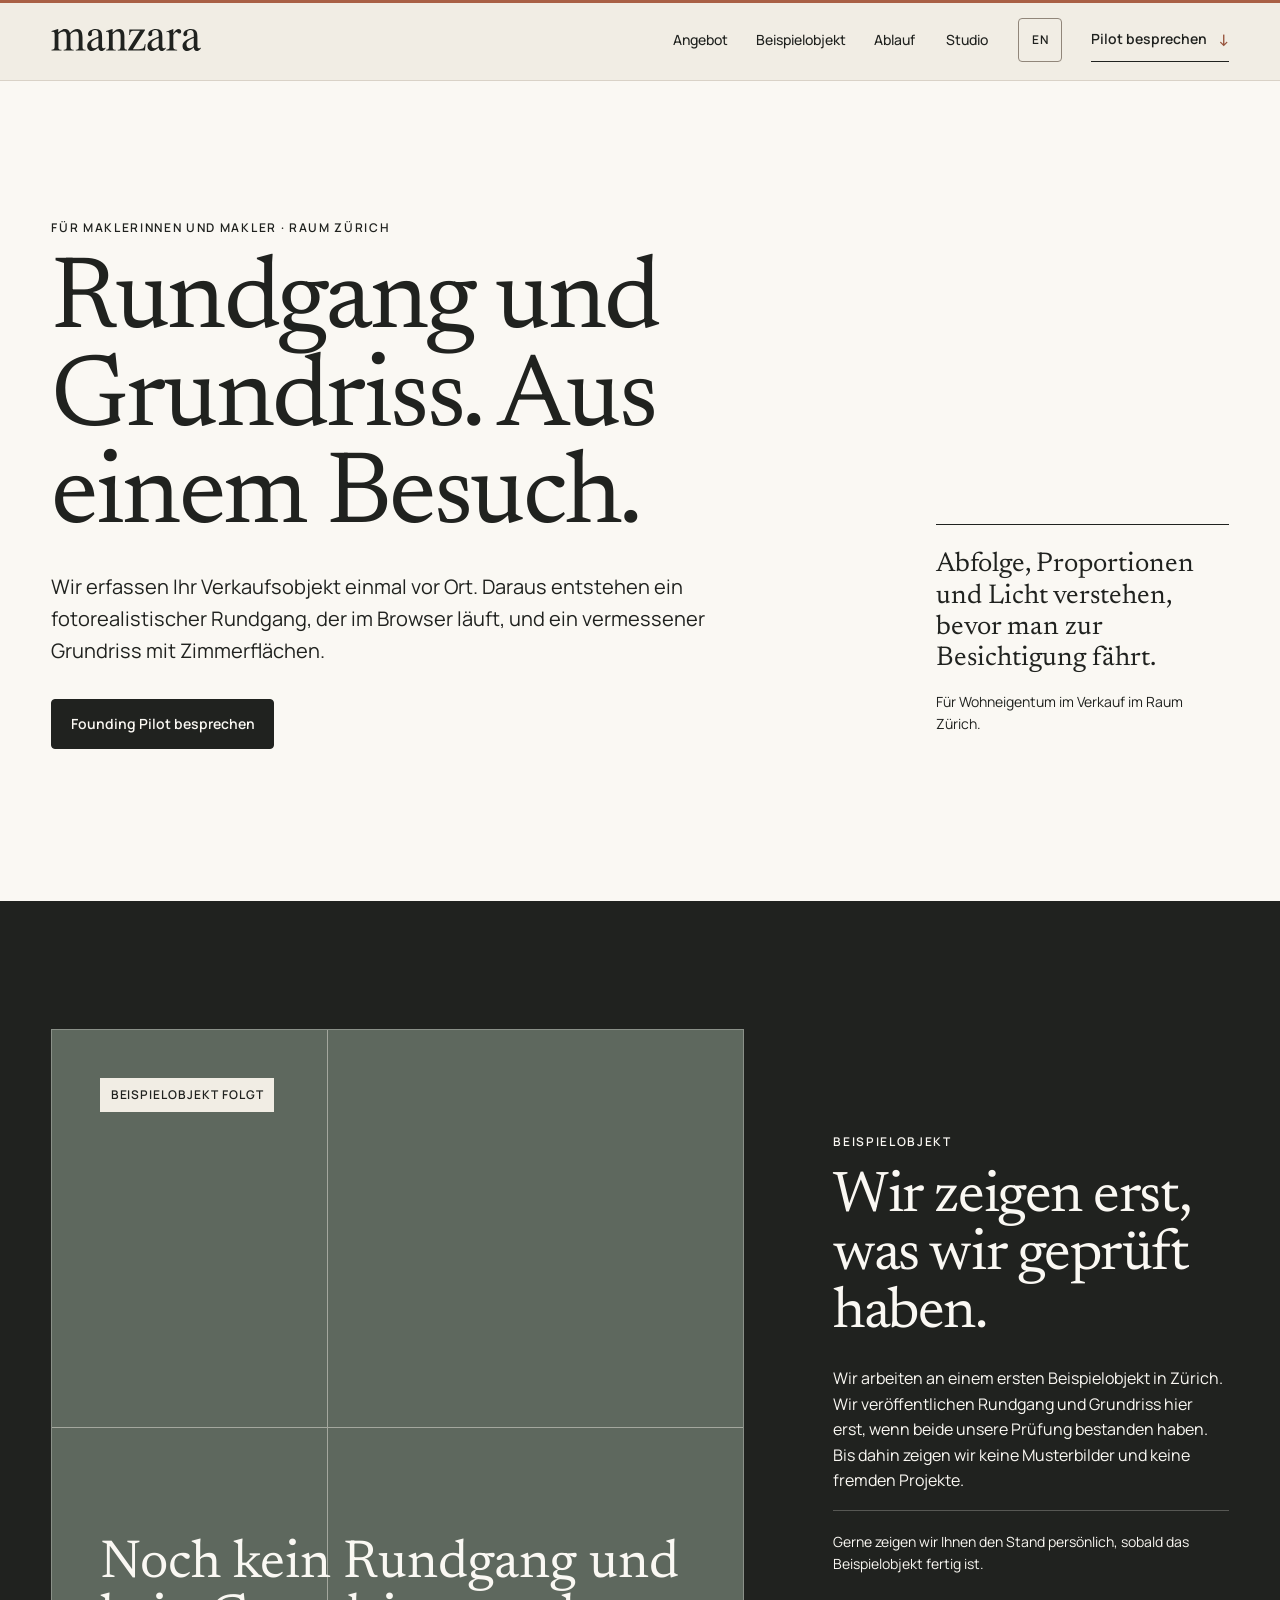
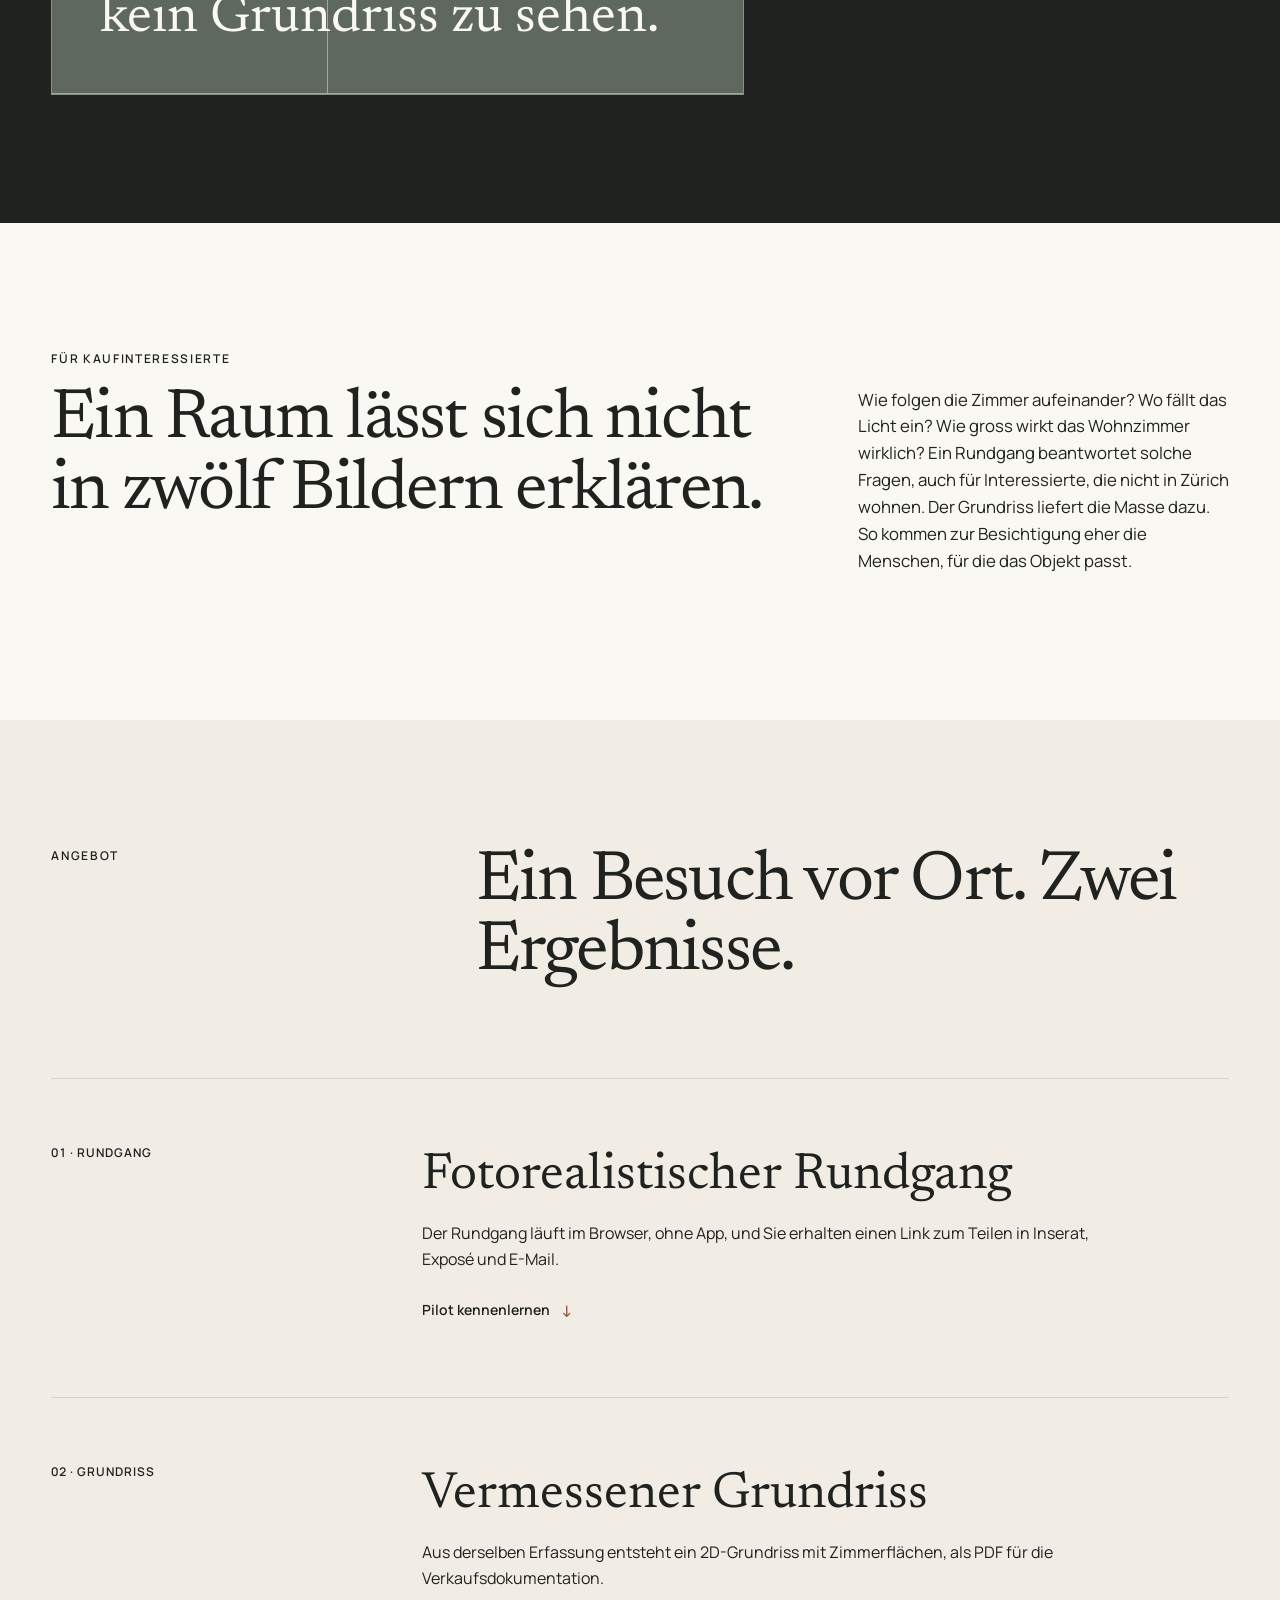
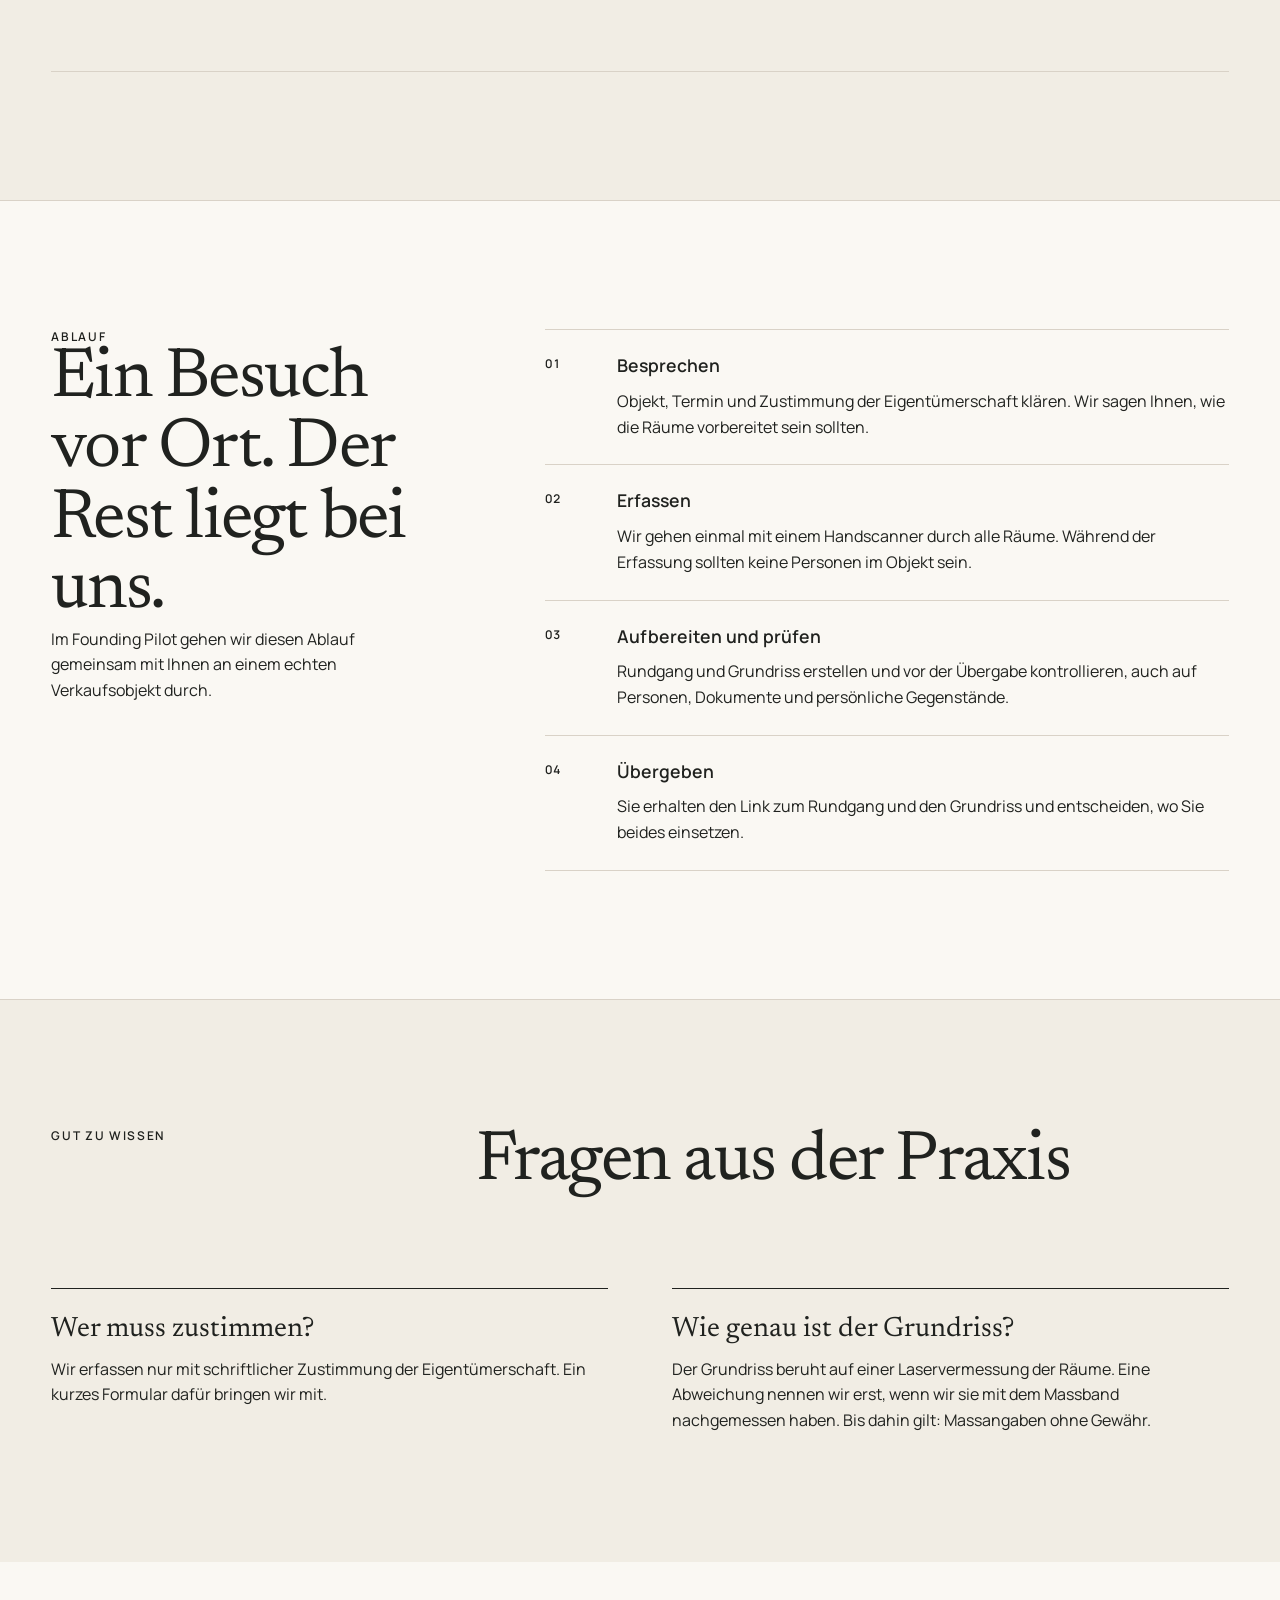
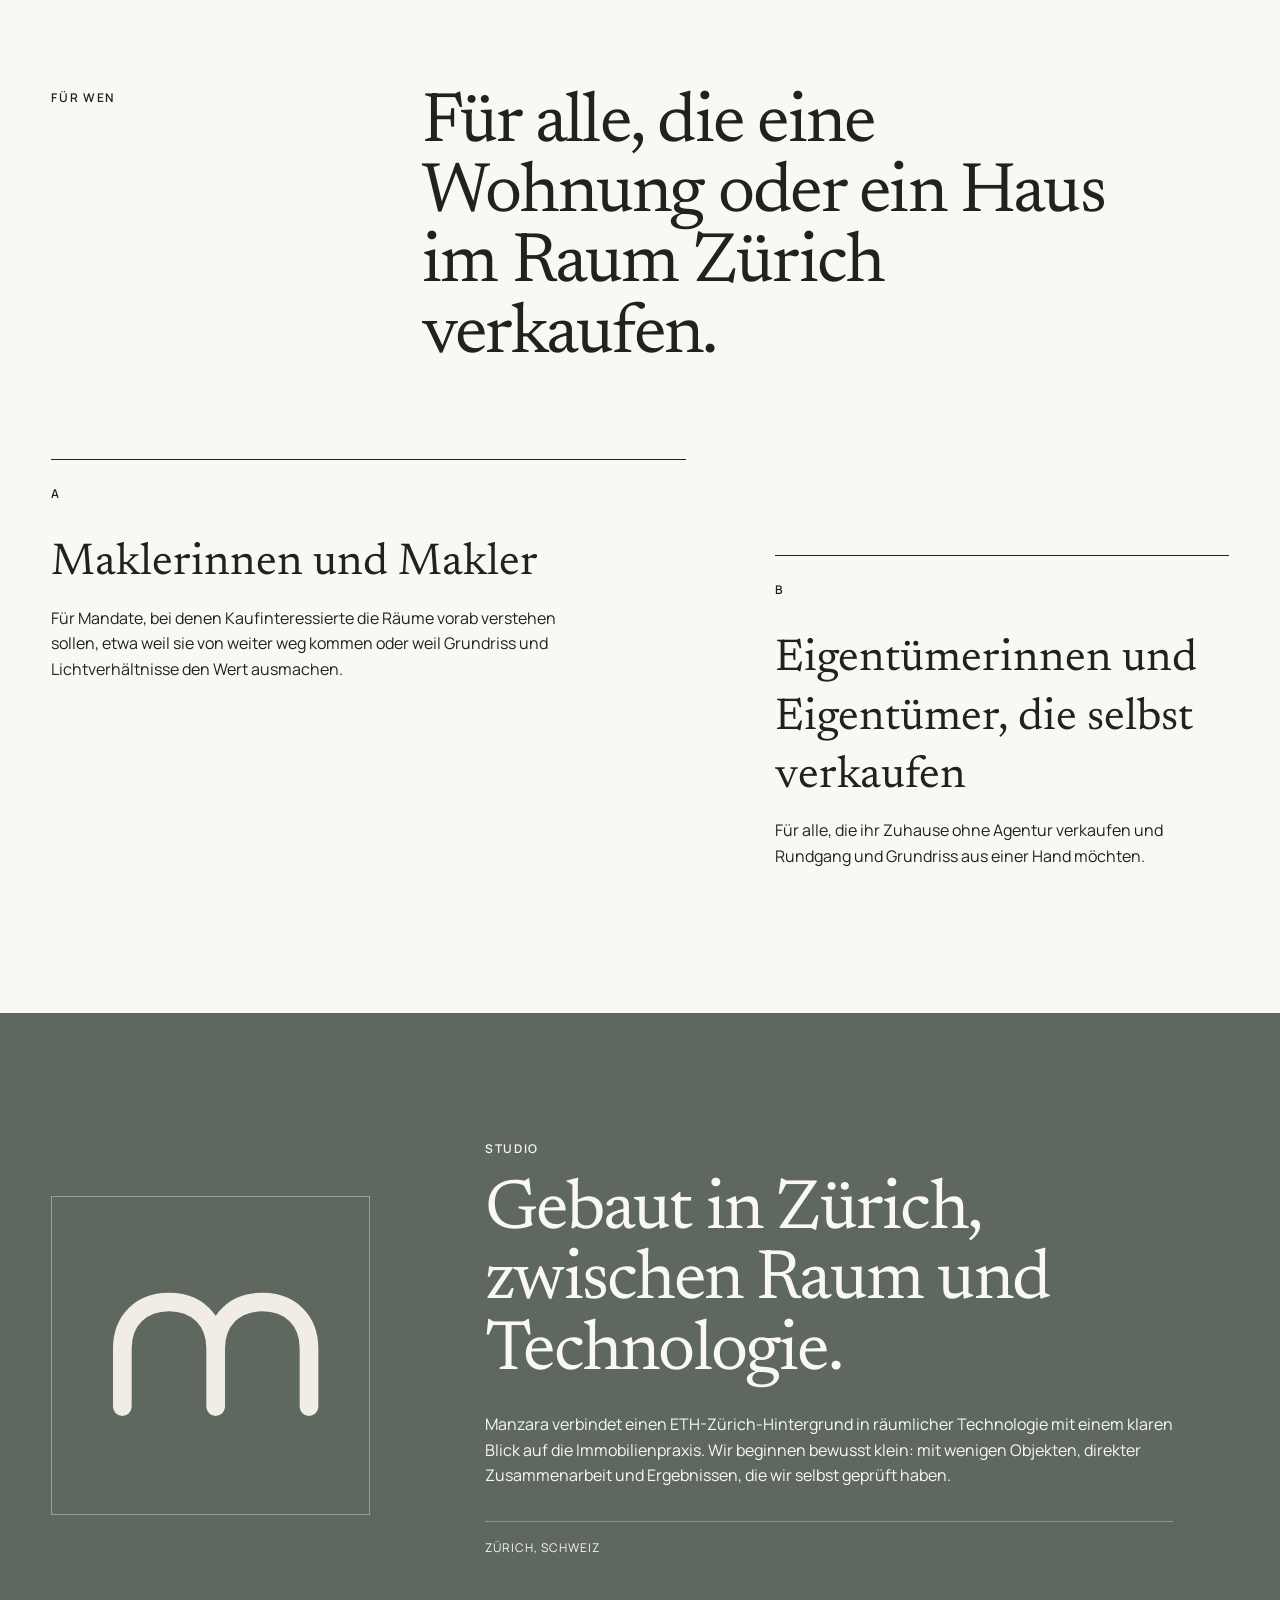
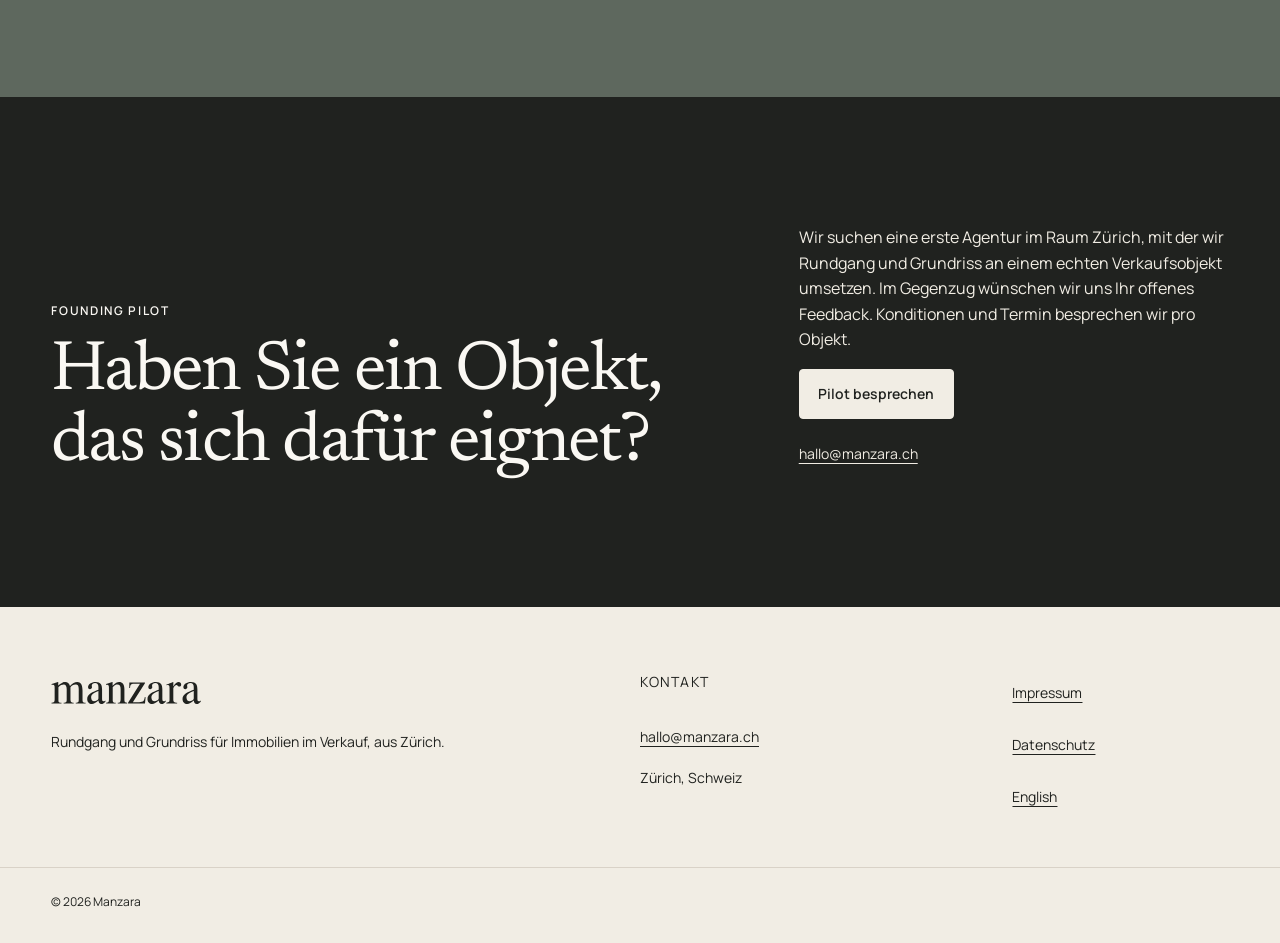
==== commit a03683ed: "Update site to brand v2 and tours-first copy (preview) Copied from VikramIyr/manzara website/ at ff3" ====
--- a/index.html
+++ b/index.html
@@ -1,204 +1,231 @@
-<!DOCTYPE html>
+<!doctype html>
 <html lang="de">
 <head>
-  <meta charset="UTF-8" />
-  <meta name="viewport" content="width=device-width, initial-scale=1" />
-  <title data-i18n="meta_title">Manzara — Fotorealistische 3D-Immobilien-Rundgänge | Zürich</title>
-  <meta name="description" data-i18n="meta_desc" content="Fotorealistische 3D-Rundgänge Ihrer Immobilien — lokal in Zürich aufgenommen, innert 48 Stunden online. Kein Abo, Ihre Daten." />
-  <meta property="og:title" content="Manzara — Fotorealistische 3D-Immobilien-Rundgänge" />
-  <meta property="og:description" content="Als stünde der Interessent mitten im Raum. Lokal in Zürich, online in 48 Stunden." />
-  <meta property="og:type" content="website" />
-  <link rel="icon" href="data:image/svg+xml,%3Csvg xmlns='http://www.w3.org/2000/svg' viewBox='0 0 32 32'%3E%3Crect x='6' y='8' width='20' height='16' rx='2' fill='none' stroke='%23211C16' stroke-width='2'/%3E%3Cline x1='6' y1='18' x2='26' y2='18' stroke='%23B26749' stroke-width='2'/%3E%3C/svg%3E" />
-  <link rel="preconnect" href="https://fonts.googleapis.com" />
-  <link rel="preconnect" href="https://fonts.gstatic.com" crossorigin />
-  <link href="https://fonts.googleapis.com/css2?family=Cormorant+Garamond:ital,wght@0,500;0,600;1,500&family=Inter:wght@400;500;600&display=swap" rel="stylesheet" />
-  <link rel="stylesheet" href="styles.css" />
+  <meta charset="utf-8">
+  <meta name="viewport" content="width=device-width, initial-scale=1">
+  <title data-i18n="meta_title">Manzara · Rundgang und Grundriss für Immobilien im Verkauf, Zürich</title>
+  <meta name="description" data-i18n="meta_description" content="Ein fotorealistischer Rundgang im Browser und ein vermessener Grundriss, aus einem Besuch vor Ort. Für Immobilien im Verkauf im Raum Zürich.">
+  <meta property="og:type" content="website">
+  <meta property="og:site_name" content="Manzara">
+  <meta property="og:locale" content="de_CH">
+  <meta property="og:locale:alternate" content="en_GB">
+  <meta property="og:title" data-i18n="og_title" content="Rundgang und Grundriss. Aus einem Besuch.">
+  <meta property="og:description" data-i18n="og_description" content="Ein fotorealistischer Rundgang im Browser und ein vermessener Grundriss, aus einem Besuch vor Ort. Für Immobilien im Verkauf im Raum Zürich.">
+  <meta name="twitter:card" content="summary">
+  <meta name="twitter:title" data-i18n="og_title" content="Rundgang und Grundriss. Aus einem Besuch.">
+  <meta name="theme-color" content="#F1EDE4">
+  <link rel="icon" href="./assets/favicon.ico" sizes="16x16 32x32 48x48">
+  <link rel="icon" href="./assets/favicon.svg" type="image/svg+xml">
+  <link rel="apple-touch-icon" href="./assets/apple-touch-icon.png">
+  <link rel="manifest" href="./site.webmanifest">
+  <link rel="stylesheet" href="styles.css">
 </head>
 <body>
-  <!-- NAV -->
-  <header class="nav" id="nav">
-    <div class="container nav-inner">
-      <a href="#top" class="wordmark">manzara</a>
-      <nav class="nav-links">
-        <a href="#why" data-i18n="nav_benefits">Vorteile</a>
-        <a href="#how" data-i18n="nav_how">Ablauf</a>
-        <a href="#pricing" data-i18n="nav_pricing">Preise</a>
-        <a href="#faq" data-i18n="nav_faq">FAQ</a>
-        <button id="lang-toggle" class="lang-toggle" aria-label="Language">EN</button>
-        <a href="#contact" class="btn btn-dark" data-i18n="nav_cta">Pilot anfragen</a>
+  <a class="skip-link" href="#content" data-i18n="skip_link">Zum Inhalt springen</a>
+
+  <header class="site-header" id="top">
+    <div class="shell header-inner">
+      <a class="brand" href="#top" aria-label="Manzara Startseite" data-i18n-aria-label="home_label">
+        <img src="./assets/manzara-wordmark-charcoal.svg" width="150" height="21" alt="Manzara">
+      </a>
+      <details class="mobile-nav">
+        <summary data-i18n="nav_menu">Menü</summary>
+        <nav class="mobile-nav-panel" aria-label="Hauptnavigation" data-i18n-aria-label="nav_label">
+          <a href="#services" data-i18n="nav_offer">Angebot</a>
+          <a href="#showcase" data-i18n="nav_showcase">Beispielobjekt</a>
+          <a href="#process" data-i18n="nav_process">Ablauf</a>
+          <a href="#studio" data-i18n="nav_studio">Studio</a>
+          <a href="#pilot" data-i18n="nav_pilot">Pilot besprechen</a>
+        </nav>
+      </details>
+      <nav class="site-nav" aria-label="Hauptnavigation" data-i18n-aria-label="nav_label">
+        <a href="#services" data-i18n="nav_offer">Angebot</a>
+        <a href="#showcase" data-i18n="nav_showcase">Beispielobjekt</a>
+        <a href="#process" data-i18n="nav_process">Ablauf</a>
+        <a href="#studio" data-i18n="nav_studio">Studio</a>
+        <button class="language-switch" id="lang-toggle" type="button" aria-label="Switch to English">EN</button>
+        <a class="text-link header-cta" href="#pilot" data-i18n="nav_pilot">Pilot besprechen</a>
       </nav>
     </div>
   </header>
 
-  <main id="top">
-    <!-- HERO -->
-    <section class="hero">
-      <div class="container hero-inner reveal">
-        <p class="eyebrow" data-i18n="hero_eyebrow">FOTOREALISTISCHE 3D-RUNDGÄNGE · ZÜRICH</p>
-        <h1 data-i18n="hero_h1">Die schönste Aussicht auf jede Immobilie.</h1>
-        <p class="lead" data-i18n="hero_lead">Wir verwandeln Ihre Objekte in fotorealistische 3D-Rundgänge — als stünde der Interessent mitten im Raum. Lokal in Zürich aufgenommen, innert 48 Stunden online.</p>
-        <div class="cta-row">
-          <a href="#demo" class="btn btn-primary" data-i18n="hero_cta1">Demo ansehen</a>
-          <a href="#contact" class="btn btn-outline" data-i18n="hero_cta2">Pilot anfragen</a>
-        </div>
-        <ul class="trust-row">
-          <li data-i18n="trust_1">Lokales Zürcher Studio</li>
-          <li data-i18n="trust_2">Online in 48 Stunden</li>
-          <li data-i18n="trust_3">Kein Abo · Ihre Daten</li>
-        </ul>
-      </div>
-    </section>
-
-    <!-- DEMO -->
-    <section class="demo" id="demo">
-      <div class="container reveal">
-        <div class="media-frame">
-          <!-- REPLACE with the real tour: <iframe src="https://your-tour" allowfullscreen></iframe> -->
-          <div class="media-glow"></div>
-          <button class="play-btn" aria-label="Demo"><span></span></button>
-          <p class="media-label" data-i18n="demo_label">Demo-Rundgang</p>
-          <p class="media-cap" data-i18n="demo_cap">Bewegen Sie sich frei durch den Raum — in Echtzeit, direkt im Browser.</p>
-        </div>
-      </div>
-    </section>
-
-    <!-- THE SHIFT -->
-    <section class="shift">
-      <div class="container narrow reveal">
-        <p class="eyebrow" data-i18n="shift_eyebrow">DER ERSTE EINDRUCK</p>
-        <h2 class="display" data-i18n="shift_title">Der erste Eindruck entsteht heute online.</h2>
-        <p class="prose" data-i18n="shift_body">Kaufinteressenten entscheiden zuerst am Bildschirm, welche Objekte überhaupt eine Besichtigung wert sind. Eine Bilderstrecke oder ein klobiger 360°-Rundgang wird einer aussergewöhnlichen Immobilie nicht gerecht. Manzara zeigt den Raum, wie er wirklich ist — und gewinnt so Aufmerksamkeit, qualifiziert Besichtigungen vor und verkauft schneller.</p>
-      </div>
-    </section>
-
-    <!-- HOW IT WORKS -->
-    <section class="how" id="how">
-      <div class="container">
-        <div class="section-head reveal">
-          <p class="eyebrow" data-i18n="how_eyebrow">ABLAUF</p>
-          <h2 class="display" data-i18n="how_title">In vier Schritten zum Rundgang.</h2>
-        </div>
-        <ol class="steps reveal">
-          <li><span class="step-n">01</span><strong data-i18n="how_1_t">Termin &amp; Scan</strong><p data-i18n="how_1_b">Wir kommen zu Ihnen ins Objekt und scannen es in rund einer Stunde — diskret und unkompliziert.</p></li>
-          <li><span class="step-n">02</span><strong data-i18n="how_2_t">Rekonstruktion</strong><p data-i18n="how_2_b">Unsere Technologie rekonstruiert den Raum fotorealistisch in 3D.</p></li>
-          <li><span class="step-n">03</span><strong data-i18n="how_3_t">Hosting &amp; Einbettung</strong><p data-i18n="how_3_b">Sie erhalten einen gehosteten, gebrandeten Rundgang — als Link und zum Einbetten auf Homegate, ImmoScout24 oder Ihrer Website.</p></li>
-          <li><span class="step-n">04</span><strong data-i18n="how_4_t">Innert 48 Stunden</strong><p data-i18n="how_4_b">Vom Scan bis zum fertigen Rundgang vergehen maximal zwei Tage.</p></li>
+  <main id="content">
+    <section class="hero section-shell" aria-labelledby="hero-title">
+      <div class="shell hero-grid">
+        <div class="hero-copy reveal">
+          <p class="kicker" data-i18n="hero_kicker">Für Maklerinnen und Makler · Raum Zürich</p>
+          <h1 id="hero-title" data-i18n="hero_title">Rundgang und Grundriss. Aus einem Besuch.</h1>
+          <p class="hero-intro" data-i18n="hero_intro">Wir erfassen Ihr Verkaufsobjekt einmal vor Ort. Daraus entstehen ein fotorealistischer Rundgang, der im Browser läuft, und ein vermessener Grundriss mit Zimmerflächen.</p>
+          <a class="button button-primary" href="mailto:hallo@manzara.ch?subject=Manzara%20Tour%20Pilot" data-i18n="hero_cta">Founding Pilot besprechen</a>
+        </div>
+        <aside class="hero-note reveal" aria-label="Was Kaufinteressierte sehen" data-i18n-aria-label="hero_note_label">
+          <p class="note-quote" data-i18n="hero_note">Abfolge, Proportionen und Licht verstehen, bevor man zur Besichtigung fährt.</p>
+          <p class="note-detail" data-i18n="hero_note_detail">Für Wohneigentum im Verkauf im Raum Zürich.</p>
+        </aside>
+      </div>
+    </section>
+
+    <section class="showcase section-shell" id="showcase" aria-labelledby="showcase-title">
+      <div class="shell property-grid">
+        <div class="property-holding reveal" role="img" aria-label="Platzhalter: hier erscheint das Beispielobjekt" data-i18n-aria-label="showcase_visual_label">
+          <div class="holding-geometry" aria-hidden="true">
+            <span></span><span></span><span></span><span></span>
+          </div>
+          <p class="holding-status" aria-hidden="true" data-i18n="showcase_status">Beispielobjekt folgt</p>
+          <p class="holding-caption" aria-hidden="true" data-i18n="showcase_caption">Noch kein Rundgang und kein Grundriss zu sehen.</p>
+        </div>
+        <div class="property-copy reveal">
+          <p class="kicker" data-i18n="showcase_kicker">Beispielobjekt</p>
+          <h2 id="showcase-title" data-i18n="showcase_title">Wir zeigen erst, was wir geprüft haben.</h2>
+          <p data-i18n="showcase_body">Wir arbeiten an einem ersten Beispielobjekt in Zürich. Wir veröffentlichen Rundgang und Grundriss hier erst, wenn beide unsere Prüfung bestanden haben. Bis dahin zeigen wir keine Musterbilder und keine fremden Projekte.</p>
+          <p class="property-small" data-i18n="showcase_terms">Gerne zeigen wir Ihnen den Stand persönlich, sobald das Beispielobjekt fertig ist.</p>
+        </div>
+      </div>
+    </section>
+
+    <section class="spatial-value section-shell" aria-labelledby="value-title">
+      <div class="shell value-grid reveal">
+        <div>
+          <p class="kicker" data-i18n="value_kicker">Für Kaufinteressierte</p>
+          <h2 id="value-title" data-i18n="value_title">Ein Raum lässt sich nicht in zwölf Bildern erklären.</h2>
+        </div>
+        <p class="value-body" data-i18n="value_body">Wie folgen die Zimmer aufeinander? Wo fällt das Licht ein? Wie gross wirkt das Wohnzimmer wirklich? Ein Rundgang beantwortet solche Fragen, auch für Interessierte, die nicht in Zürich wohnen. Der Grundriss liefert die Masse dazu. So kommen zur Besichtigung eher die Menschen, für die das Objekt passt.</p>
+      </div>
+    </section>
+
+    <section class="services section-shell" id="services" aria-labelledby="services-title">
+      <div class="shell">
+        <header class="section-heading reveal">
+          <p class="kicker" data-i18n="services_kicker">Angebot</p>
+          <h2 id="services-title" data-i18n="services_title">Ein Besuch vor Ort. Zwei Ergebnisse.</h2>
+        </header>
+        <div class="service-list reveal">
+          <article class="service-row">
+            <div class="service-meta">
+              <span class="status-label" data-i18n="tour_status">01 · Rundgang</span>
+            </div>
+            <div class="service-copy">
+              <h3 data-i18n="tour_title">Fotorealistischer Rundgang</h3>
+              <p data-i18n="tour_body">Der Rundgang läuft im Browser, ohne App, und Sie erhalten einen Link zum Teilen in Inserat, Exposé und E-Mail.</p>
+              <a class="text-link" href="#pilot" data-i18n="tour_link">Pilot kennenlernen</a>
+            </div>
+          </article>
+          <article class="service-row">
+            <div class="service-meta">
+              <span class="status-label" data-i18n="plan_status">02 · Grundriss</span>
+            </div>
+            <div class="service-copy">
+              <h3 data-i18n="plan_title">Vermessener Grundriss</h3>
+              <p data-i18n="plan_body">Aus derselben Erfassung entsteht ein 2D-Grundriss mit Zimmerflächen, als PDF für die Verkaufsdokumentation.</p>
+            </div>
+          </article>
+        </div>
+      </div>
+    </section>
+
+    <section class="process section-shell" id="process" aria-labelledby="process-title">
+      <div class="shell process-grid">
+        <header class="section-heading reveal">
+          <p class="kicker" data-i18n="process_kicker">Ablauf</p>
+          <h2 id="process-title" data-i18n="process_title">Ein Besuch vor Ort. Der Rest liegt bei uns.</h2>
+          <p data-i18n="process_intro">Im Founding Pilot gehen wir diesen Ablauf gemeinsam mit Ihnen an einem echten Verkaufsobjekt durch.</p>
+        </header>
+        <ol class="process-list reveal">
+          <li><span>01</span><div><h3 data-i18n="process_1_title">Besprechen</h3><p data-i18n="process_1_body">Objekt, Termin und Zustimmung der Eigentümerschaft klären. Wir sagen Ihnen, wie die Räume vorbereitet sein sollten.</p></div></li>
+          <li><span>02</span><div><h3 data-i18n="process_2_title">Erfassen</h3><p data-i18n="process_2_body">Wir gehen einmal mit einem Handscanner durch alle Räume. Während der Erfassung sollten keine Personen im Objekt sein.</p></div></li>
+          <li><span>03</span><div><h3 data-i18n="process_3_title">Aufbereiten und prüfen</h3><p data-i18n="process_3_body">Rundgang und Grundriss erstellen und vor der Übergabe kontrollieren, auch auf Personen, Dokumente und persönliche Gegenstände.</p></div></li>
+          <li><span>04</span><div><h3 data-i18n="process_4_title">Übergeben</h3><p data-i18n="process_4_body">Sie erhalten den Link zum Rundgang und den Grundriss und entscheiden, wo Sie beides einsetzen.</p></div></li>
         </ol>
       </div>
     </section>
 
-    <!-- INCLUDED -->
-    <section class="included">
-      <div class="container reveal">
-        <div class="section-head">
-          <p class="eyebrow" data-i18n="incl_eyebrow">INBEGRIFFEN</p>
-          <h2 class="display" data-i18n="incl_title">Alles, was Sie zum Vermarkten brauchen.</h2>
-        </div>
-        <ul class="checklist">
-          <li data-i18n="incl_1">Fotorealistischer 3D-Rundgang Ihres Objekts</li>
-          <li data-i18n="incl_2">Gehostet &amp; sofort teilbar — Link und Einbettung</li>
-          <li data-i18n="incl_3">In Ihrem Branding, mit Ihrem Logo</li>
-          <li data-i18n="incl_4">Optimiert für Mobile und Desktop</li>
-          <li data-i18n="incl_5">Keine Abo-Bindung — der Rundgang gehört Ihnen</li>
-          <li data-i18n="incl_6">Lokaler Ansprechpartner in Zürich</li>
-        </ul>
-      </div>
-    </section>
-
-    <!-- WHY -->
-    <section class="why" id="why">
-      <div class="container">
-        <div class="section-head reveal">
-          <p class="eyebrow" data-i18n="why_eyebrow">WARUM MANZARA</p>
-          <h2 class="display" data-i18n="why_title">Schön. Lokal. Ohne Kompromisse.</h2>
-        </div>
-        <div class="card-grid reveal">
-          <article class="card">
-            <span class="dot"></span>
-            <h3 data-i18n="p1_t">Fotorealistisch</h3>
-            <p data-i18n="p1_b">Modernste Gaussian-Splat-Technologie erzeugt einen echten, lichtdurchfluteten Raumeindruck — kein steriles 3D-Modell, keine verzerrten Panoramen.</p>
-          </article>
-          <article class="card">
-            <span class="dot"></span>
-            <h3 data-i18n="p2_t">Lokal &amp; schnell</h3>
-            <p data-i18n="p2_b">Ein Team aus Zürich, vor Ort und ansprechbar. Fertige Rundgänge innert 48 Stunden statt wochenlangem Warten.</p>
-          </article>
-          <article class="card">
-            <span class="dot"></span>
-            <h3 data-i18n="p3_t">Ihre Daten, kein Abo</h3>
-            <p data-i18n="p3_b">Gehostet ohne Lock-in, auf Wunsch in der Schweiz. Keine monatlichen Gebühren — der Rundgang bleibt Ihr Eigentum.</p>
-          </article>
-        </div>
-      </div>
-    </section>
-
-    <!-- PRICING -->
-    <section class="pricing" id="pricing">
-      <div class="container narrow reveal">
-        <div class="price-panel">
-          <p class="eyebrow" data-i18n="price_eyebrow">PREISE</p>
-          <h2 class="display" data-i18n="price_title">Transparent. Pro Objekt. Kein Abo.</h2>
-          <p class="prose" data-i18n="price_body">Sie zahlen pro Rundgang — kein Abonnement, keine versteckten Kosten, keine Lock-in-Gebühren. Für unsere ersten Kundinnen und Kunden bieten wir Pilot-Konditionen zum Einführungspreis.</p>
-          <a href="#contact" class="btn btn-primary" data-i18n="price_btn">Angebot für Ihr Objekt anfragen</a>
-        </div>
-      </div>
-    </section>
-
-    <!-- FAQ -->
-    <section class="faq" id="faq">
-      <div class="container narrow">
-        <div class="section-head reveal">
-          <p class="eyebrow" data-i18n="faq_eyebrow">FAQ</p>
-          <h2 class="display" data-i18n="faq_title">Häufige Fragen.</h2>
-        </div>
-        <div class="faq-list reveal">
-          <details class="faq-item"><summary data-i18n="faq_q1">Was kostet ein Rundgang?</summary><p data-i18n="faq_a1">Sie zahlen pro Objekt, ohne Abo. Erstkundinnen und -kunden erhalten Pilot-Konditionen — fragen Sie uns für ein konkretes Angebot zu Ihrem Objekt.</p></details>
-          <details class="faq-item"><summary data-i18n="faq_q2">Brauchen Käufer wirklich einen 3D-Rundgang?</summary><p data-i18n="faq_a2">Interessenten entscheiden online, welche Objekte sie überhaupt besichtigen. Ein fotorealistischer Rundgang hebt Ihr Inserat hervor und qualifiziert Besichtigungen vor — weniger Leerläufe, mehr ernsthafte Interessenten.</p></details>
-          <details class="faq-item"><summary data-i18n="faq_q3">Was ist mit Grundrissen und Massen?</summary><p data-i18n="faq_a3">Der Rundgang ist das emotionale Verkaufselement. Bestehende Grundrisse binden wir gern ein; massstabsgetreue Grundrisse direkt aus dem Scan sind in Vorbereitung.</p></details>
-          <details class="faq-item"><summary data-i18n="faq_q4">Wie aufwändig ist das für mich?</summary><p data-i18n="faq_a4">Minimal. Wir übernehmen alles: Aufnahme vor Ort (ca. 1 Std.), Aufbereitung und Hosting. Sie erhalten einen fertigen Link zum Teilen und Einbetten.</p></details>
-          <details class="faq-item"><summary data-i18n="faq_q5">Wo werden die Daten gehostet?</summary><p data-i18n="faq_a5">Ohne Lock-in und auf Wunsch in der Schweiz. Der Rundgang gehört Ihnen und kann jederzeit gelöscht werden.</p></details>
-          <details class="faq-item"><summary data-i18n="faq_q6">Sieht 3D bei Fenstern und Spiegeln nicht seltsam aus?</summary><p data-i18n="faq_a6">Wir kuratieren jede Aufnahme und prüfen jeden Rundgang vor der Auslieferung. Sie zeigen Ihren Kundinnen und Kunden immer nur das polierte Ergebnis.</p></details>
-        </div>
-      </div>
-    </section>
-
-    <!-- CTA -->
-    <section class="cta-band" id="contact">
-      <div class="container reveal">
-        <h2 data-i18n="cta_h">Bereit, Ihr nächstes Objekt zum Strahlen zu bringen?</h2>
-        <p data-i18n="cta_sub">Erstkunden-Pilot zum Einführungspreis — begrenzt verfügbar.</p>
-        <a href="mailto:hallo@manzara.ch" class="btn btn-primary btn-lg" data-i18n="cta_btn">Pilot anfragen</a>
-        <p class="cta-mail"><a href="mailto:hallo@manzara.ch">hallo@manzara.ch</a></p>
+    <section class="questions section-shell" id="questions" aria-labelledby="questions-title">
+      <div class="shell">
+        <header class="section-heading reveal">
+          <p class="kicker" data-i18n="questions_kicker">Gut zu wissen</p>
+          <h2 id="questions-title" data-i18n="questions_title">Fragen aus der Praxis</h2>
+        </header>
+        <div class="question-list reveal">
+          <article>
+            <h3 data-i18n="q1_title">Wer muss zustimmen?</h3>
+            <p data-i18n="q1_body">Wir erfassen nur mit schriftlicher Zustimmung der Eigentümerschaft. Ein kurzes Formular dafür bringen wir mit.</p>
+          </article>
+          <article>
+            <h3 data-i18n="q3_title">Wie genau ist der Grundriss?</h3>
+            <p data-i18n="q3_body">Der Grundriss beruht auf einer Laservermessung der Räume. Eine Abweichung nennen wir erst, wenn wir sie mit dem Massband nachgemessen haben. Bis dahin gilt: Massangaben ohne Gewähr.</p>
+          </article>
+        </div>
+      </div>
+    </section>
+
+    <section class="audiences section-shell" aria-labelledby="audiences-title">
+      <div class="shell">
+        <header class="audience-heading reveal">
+          <p class="kicker" data-i18n="audiences_kicker">Für wen</p>
+          <h2 id="audiences-title" data-i18n="audiences_title">Für alle, die eine Wohnung oder ein Haus im Raum Zürich verkaufen.</h2>
+        </header>
+        <div class="audience-grid reveal">
+          <article>
+            <p class="audience-index" aria-hidden="true">A</p>
+            <h3 data-i18n="audience_1_title">Maklerinnen und Makler</h3>
+            <p data-i18n="audience_1_body">Für Mandate, bei denen Kaufinteressierte die Räume vorab verstehen sollen, etwa weil sie von weiter weg kommen oder weil Grundriss und Lichtverhältnisse den Wert ausmachen.</p>
+          </article>
+          <article>
+            <p class="audience-index" aria-hidden="true">B</p>
+            <h3 data-i18n="audience_2_title">Eigentümerinnen und Eigentümer, die selbst verkaufen</h3>
+            <p data-i18n="audience_2_body">Für alle, die ihr Zuhause ohne Agentur verkaufen und Rundgang und Grundriss aus einer Hand möchten.</p>
+          </article>
+        </div>
+      </div>
+    </section>
+
+    <section class="studio section-shell" id="studio" aria-labelledby="studio-title">
+      <div class="shell studio-grid reveal">
+        <div class="studio-mark"><img class="brand-mark" src="./assets/manzara-mark-limestone.svg" width="220" height="147" alt=""></div>
+        <div class="studio-copy">
+          <p class="kicker" data-i18n="studio_kicker">Studio</p>
+          <h2 id="studio-title" data-i18n="studio_title">Gebaut in Zürich, zwischen Raum und Technologie.</h2>
+          <p data-i18n="studio_body">Manzara verbindet einen ETH-Zürich-Hintergrund in räumlicher Technologie mit einem klaren Blick auf die Immobilienpraxis. Wir beginnen bewusst klein: mit wenigen Objekten, direkter Zusammenarbeit und Ergebnissen, die wir selbst geprüft haben.</p>
+          <p class="studio-location" data-i18n="studio_location">Zürich, Schweiz</p>
+        </div>
+      </div>
+    </section>
+
+    <section class="pilot-cta section-shell" id="pilot" aria-labelledby="pilot-title">
+      <div class="shell pilot-grid reveal">
+        <div>
+          <p class="kicker" data-i18n="pilot_kicker">Founding Pilot</p>
+          <h2 id="pilot-title" data-i18n="pilot_title">Haben Sie ein Objekt, das sich dafür eignet?</h2>
+        </div>
+        <div class="pilot-copy">
+          <p data-i18n="pilot_body">Wir suchen eine erste Agentur im Raum Zürich, mit der wir Rundgang und Grundriss an einem echten Verkaufsobjekt umsetzen. Im Gegenzug wünschen wir uns Ihr offenes Feedback. Konditionen und Termin besprechen wir pro Objekt.</p>
+          <a class="button button-light" href="mailto:hallo@manzara.ch?subject=Manzara%20Tour%20Pilot" data-i18n="pilot_cta">Pilot besprechen</a>
+          <!-- PLACEHOLDER: hallo@manzara.ch is not live yet; do not publish until it receives mail (docs/release-checklist.md §1). -->
+          <a class="email-link" href="mailto:hallo@manzara.ch">hallo@manzara.ch</a>
+        </div>
       </div>
     </section>
   </main>
 
-  <!-- FOOTER -->
   <footer class="site-footer">
-    <div class="container footer-grid">
-      <div class="footer-brand">
-        <span class="wordmark">manzara</span>
-        <p data-i18n="foot_tagline">Fotorealistische 3D-Immobilien-Rundgänge. Ein lokales Studio aus Zürich.</p>
-      </div>
-      <div class="footer-col">
-        <h4 data-i18n="foot_nav_t">Navigation</h4>
-        <a href="#why" data-i18n="nav_benefits">Vorteile</a>
-        <a href="#how" data-i18n="nav_how">Ablauf</a>
-        <a href="#pricing" data-i18n="nav_pricing">Preise</a>
-        <a href="#faq" data-i18n="nav_faq">FAQ</a>
-      </div>
-      <div class="footer-col">
-        <h4 data-i18n="foot_contact_t">Kontakt</h4>
+    <div class="shell footer-grid">
+      <div>
+        <a class="brand footer-brand" href="#top" aria-label="Manzara Startseite" data-i18n-aria-label="home_label"><img src="./assets/manzara-wordmark-charcoal.svg" width="150" height="21" alt="Manzara"></a>
+        <p data-i18n="footer_line">Rundgang und Grundriss für Immobilien im Verkauf, aus Zürich.</p>
+      </div>
+      <div class="footer-contact">
+        <p class="footer-label" data-i18n="footer_contact">Kontakt</p>
+        <!-- PLACEHOLDER: hallo@manzara.ch is not live yet; same publication gate as the pilot section. -->
         <a href="mailto:hallo@manzara.ch">hallo@manzara.ch</a>
-        <span data-i18n="foot_city">Zürich, Schweiz</span>
-        <a href="#" data-i18n="foot_imprint">Impressum</a>
-        <a href="#" data-i18n="foot_privacy">Datenschutz</a>
+        <span data-i18n="footer_location">Zürich, Schweiz</span>
+      </div>
+      <div class="footer-legal">
+        <a href="./imprint.html" data-i18n="footer_imprint">Impressum</a>
+        <a href="./privacy.html" data-i18n="footer_privacy">Datenschutz</a>
+        <button class="footer-language" type="button" data-language-trigger data-i18n="footer_language">English</button>
       </div>
     </div>
-    <div class="container footer-bottom">
-      <span>© 2026 Manzara</span>
-      <span data-i18n="foot_made">Mit Sorgfalt gemacht in Zürich.</span>
-    </div>
+    <div class="shell footer-bottom">© 2026 Manzara</div>
   </footer>
 
   <script src="main.js"></script>
--- a/styles.css
+++ b/styles.css
@@ -1,144 +1,985 @@
-:root{
-  --ivory:#F6F1E8; --surface:#FBF8F2; --ink:#211C16; --ink-2:#1A1611;
-  --grey:#6E6256; --terra:#B26749; --terra-d:#9A5538; --line:#E2D8C7; --taupe:#C7B39E;
-  --serif:"Cormorant Garamond",Georgia,serif; --sans:"Inter",system-ui,-apple-system,sans-serif;
-  --maxw:1180px; --r:14px; --shadow:0 18px 50px -24px rgba(33,28,22,.30);
-}
-*{box-sizing:border-box;margin:0;padding:0}
-html{scroll-behavior:smooth}
-body{font-family:var(--sans);color:var(--ink);background:var(--ivory);line-height:1.55;-webkit-font-smoothing:antialiased;overflow-x:hidden}
-a{color:inherit;text-decoration:none}
-.container{max-width:var(--maxw);margin:0 auto;padding:0 32px}
-.narrow{max-width:780px}
-
-/* type */
-.eyebrow{color:var(--terra);font-size:12.5px;font-weight:600;letter-spacing:.16em;text-transform:uppercase;margin-bottom:16px}
-.display{font-family:var(--serif);font-weight:500;font-size:clamp(30px,4.4vw,50px);line-height:1.08;letter-spacing:.005em}
-.prose{font-size:18px;color:var(--grey);line-height:1.7}
-.lead{font-size:clamp(18px,2.2vw,21px);color:var(--grey);line-height:1.6;max-width:60ch}
-.section-head{margin-bottom:46px;max-width:60ch}
-
-/* reveal */
-.reveal{opacity:0;transform:translateY(18px);transition:opacity .7s ease,transform .7s cubic-bezier(.2,.7,.2,1)}
-.reveal.in{opacity:1;transform:none}
-@media (prefers-reduced-motion:reduce){.reveal{opacity:1;transform:none;transition:none}}
-
-/* buttons */
-.btn{display:inline-block;font-size:15px;font-weight:600;padding:13px 24px;border-radius:10px;cursor:pointer;border:1.5px solid transparent;transition:transform .12s ease,box-shadow .2s ease,background .2s ease}
-.btn:hover{transform:translateY(-2px)}
-.btn-primary{background:var(--terra);color:#fff;box-shadow:0 10px 24px -12px rgba(154,85,56,.7)}
-.btn-primary:hover{background:var(--terra-d)}
-.btn-dark{background:var(--ink);color:var(--ivory)}
-.btn-outline{background:transparent;color:var(--ink);border-color:var(--ink)}
-.btn-outline:hover{background:var(--ink);color:var(--ivory)}
-.btn-lg{padding:16px 30px;font-size:16px}
-
-/* nav */
-.nav{position:sticky;top:0;z-index:50;background:rgba(246,241,232,.72);backdrop-filter:blur(10px);border-bottom:1px solid transparent;transition:border-color .3s,box-shadow .3s,background .3s}
-.nav.scrolled{border-bottom-color:var(--line);box-shadow:0 6px 24px -18px rgba(33,28,22,.5);background:rgba(246,241,232,.9)}
-.nav-inner{display:flex;align-items:center;justify-content:space-between;padding:16px 0}
-.wordmark{font-family:var(--serif);font-weight:500;font-size:26px;letter-spacing:.02em}
-.nav-links{display:flex;align-items:center;gap:26px}
-.nav-links a:not(.btn){font-size:15px;font-weight:500;color:var(--grey)}
-.nav-links a:not(.btn):hover{color:var(--ink)}
-.lang-toggle{font:600 13px var(--sans);letter-spacing:.05em;background:none;border:1px solid var(--line);color:var(--grey);padding:6px 11px;border-radius:7px;cursor:pointer;transition:.2s}
-.lang-toggle:hover{color:var(--ink);border-color:var(--grey)}
-
-/* hero */
-.hero{background:radial-gradient(1100px 560px at 72% -12%,#FCF3E6,rgba(252,243,230,0) 70%),var(--ivory);padding:96px 0 72px}
-.hero h1{font-family:var(--serif);font-weight:500;font-size:clamp(46px,7.2vw,86px);line-height:1.03;letter-spacing:.005em;max-width:15ch;margin:0 0 24px}
-.hero .lead{margin-bottom:32px}
-.cta-row{display:flex;gap:14px;flex-wrap:wrap;margin-bottom:40px}
-.trust-row{list-style:none;display:flex;flex-wrap:wrap;gap:28px;padding-top:28px;border-top:1px solid var(--line)}
-.trust-row li{position:relative;padding-left:24px;font-size:14.5px;color:var(--grey);font-weight:500}
-.trust-row li::before{content:"";position:absolute;left:0;top:50%;transform:translateY(-50%);width:8px;height:8px;border-radius:50%;background:var(--terra)}
-
-/* demo media frame */
-.demo{padding-bottom:96px}
-.media-frame{position:relative;border-radius:20px;min-height:520px;display:flex;flex-direction:column;align-items:center;justify-content:center;gap:16px;overflow:hidden;
-  background:linear-gradient(150deg,#2B2118 0%,#4A3324 45%,#7A4F36 100%);box-shadow:var(--shadow)}
-.media-frame iframe{position:absolute;inset:0;width:100%;height:100%;border:0}
-.media-glow{position:absolute;inset:0;background:radial-gradient(700px 360px at 50% 28%,rgba(255,225,190,.30),transparent 70%);pointer-events:none}
-.play-btn{position:relative;width:84px;height:84px;border-radius:50%;border:none;cursor:pointer;background:rgba(246,241,232,.95);display:grid;place-items:center;box-shadow:0 10px 30px -8px rgba(0,0,0,.45);transition:transform .15s}
-.play-btn:hover{transform:scale(1.06)}
-.play-btn span{width:0;height:0;border-left:20px solid var(--terra);border-top:13px solid transparent;border-bottom:13px solid transparent;margin-left:5px}
-.media-label{position:relative;color:#fff;font-family:var(--serif);font-size:26px;font-weight:500}
-.media-cap{position:relative;color:rgba(246,241,232,.8);font-size:14.5px;max-width:42ch;text-align:center}
-
-/* shift */
-.shift{padding:40px 0 96px}
-.shift .display{margin:0 0 22px}
-
-/* how / steps */
-.how{padding:40px 0 96px}
-.steps{list-style:none;display:grid;grid-template-columns:repeat(4,1fr);gap:26px}
-.steps li{padding-top:22px;border-top:2px solid var(--line)}
-.step-n{font-family:var(--serif);font-size:30px;color:var(--terra);display:block;margin-bottom:10px}
-.steps strong{display:block;font-size:18px;margin-bottom:8px}
-.steps p{font-size:15px;color:var(--grey);line-height:1.6}
-
-/* included */
-.included{padding:40px 0 96px;background:var(--surface);border-top:1px solid var(--line);border-bottom:1px solid var(--line)}
-.checklist{list-style:none;display:grid;grid-template-columns:1fr 1fr;gap:18px 40px}
-.checklist li{position:relative;padding-left:40px;font-size:16.5px;font-weight:500;min-height:28px;display:flex;align-items:center}
-.checklist li::before{content:"✓";position:absolute;left:0;top:0;width:26px;height:26px;border-radius:50%;background:var(--terra);color:#fff;font-size:14px;font-weight:700;display:grid;place-items:center}
-
-/* why cards */
-.why{padding:96px 0}
-.card-grid{display:grid;grid-template-columns:repeat(3,1fr);gap:24px}
-.card{background:var(--surface);border:1px solid var(--line);border-radius:var(--r);padding:34px 30px;transition:transform .2s,box-shadow .2s,border-color .2s}
-.card:hover{transform:translateY(-4px);box-shadow:var(--shadow);border-color:var(--taupe)}
-.card .dot{display:block;width:13px;height:13px;border-radius:50%;background:var(--terra);margin-bottom:18px}
-.card h3{font-size:20px;font-weight:600;margin-bottom:12px}
-.card p{font-size:15.5px;color:var(--grey);line-height:1.65}
-
-/* pricing */
-.pricing{padding:0 0 96px}
-.price-panel{background:linear-gradient(180deg,var(--surface),#fff);border:1px solid var(--line);border-radius:20px;padding:56px 48px;text-align:center;box-shadow:var(--shadow)}
-.price-panel .display{margin:0 0 18px}
-.price-panel .prose{margin:0 auto 30px;max-width:54ch}
-
-/* faq */
-.faq{padding:0 0 96px}
-.faq-list{border-top:1px solid var(--line)}
-.faq-item{border-bottom:1px solid var(--line)}
-.faq-item summary{list-style:none;cursor:pointer;padding:24px 44px 24px 0;position:relative;font-size:18px;font-weight:600;color:var(--ink)}
-.faq-item summary::-webkit-details-marker{display:none}
-.faq-item summary::after{content:"+";position:absolute;right:6px;top:50%;transform:translateY(-50%);font-size:26px;font-weight:400;color:var(--terra);transition:transform .25s}
-.faq-item[open] summary::after{content:"–"}
-.faq-item p{padding:0 44px 26px 0;font-size:16px;color:var(--grey);line-height:1.7;animation:fade .3s ease}
-@keyframes fade{from{opacity:0;transform:translateY(-4px)}to{opacity:1;transform:none}}
-
-/* cta band */
-.cta-band{background:radial-gradient(800px 400px at 50% -30%,#3A2A1D,var(--ink-2));color:var(--ivory);padding:104px 0;text-align:center}
-.cta-band h2{font-family:var(--serif);font-weight:500;font-size:clamp(34px,4.8vw,56px);line-height:1.08;max-width:18ch;margin:0 auto 18px}
-.cta-band p{color:rgba(246,241,232,.82);font-size:18px;margin-bottom:30px}
-.cta-mail{margin-top:22px;font-size:14.5px}
-.cta-mail a{color:rgba(246,241,232,.7);border-bottom:1px solid rgba(246,241,232,.3);padding-bottom:2px}
-
-/* footer */
-.site-footer{background:var(--ink);color:rgba(246,241,232,.75);padding:64px 0 30px}
-.footer-grid{display:grid;grid-template-columns:2fr 1fr 1fr;gap:40px;padding-bottom:40px;border-bottom:1px solid rgba(246,241,232,.12)}
-.site-footer .wordmark{color:var(--ivory);font-size:28px}
-.footer-brand p{margin-top:12px;font-size:15px;max-width:34ch;line-height:1.6}
-.footer-col h4{color:var(--ivory);font-size:13px;letter-spacing:.08em;text-transform:uppercase;margin-bottom:16px;font-weight:600}
-.footer-col a,.footer-col span{display:block;font-size:15px;margin-bottom:10px;color:rgba(246,241,232,.72)}
-.footer-col a:hover{color:var(--ivory)}
-.footer-bottom{display:flex;justify-content:space-between;flex-wrap:wrap;gap:10px;padding-top:24px;font-size:13.5px;color:rgba(246,241,232,.55)}
-
-/* responsive */
-@media (max-width:900px){
-  .steps{grid-template-columns:repeat(2,1fr)}
-  .card-grid{grid-template-columns:1fr}
-  .footer-grid{grid-template-columns:1fr 1fr}
-}
-@media (max-width:640px){
-  .container{padding:0 22px}
-  .nav-links a:not(.btn){display:none}
-  .checklist{grid-template-columns:1fr}
-  .steps{grid-template-columns:1fr}
-  .media-frame{min-height:380px}
-  .price-panel{padding:40px 26px}
-  .footer-grid{grid-template-columns:1fr}
-  .hero{padding:64px 0 56px}
-}
+@import url("./assets/tokens.css");
+
+@font-face {
+  font-family: "Newsreader";
+  font-style: normal;
+  font-weight: 400;
+  font-display: swap;
+  src: url("./assets/fonts/Newsreader-400.woff2") format("woff2");
+}
+
+@font-face {
+  font-family: "Newsreader";
+  font-style: normal;
+  font-weight: 500;
+  font-display: swap;
+  src: url("./assets/fonts/Newsreader-500.woff2") format("woff2");
+}
+
+@font-face {
+  font-family: "Manrope";
+  font-style: normal;
+  font-weight: 400;
+  font-display: swap;
+  src: url("./assets/fonts/Manrope-400.woff2") format("woff2");
+}
+
+@font-face {
+  font-family: "Manrope";
+  font-style: normal;
+  font-weight: 500;
+  font-display: swap;
+  src: url("./assets/fonts/Manrope-500.woff2") format("woff2");
+}
+
+@font-face {
+  font-family: "Manrope";
+  font-style: normal;
+  font-weight: 600;
+  font-display: swap;
+  src: url("./assets/fonts/Manrope-600.woff2") format("woff2");
+}
+
+*,
+*::before,
+*::after {
+  box-sizing: border-box;
+}
+
+html {
+  scroll-behavior: smooth;
+}
+
+body {
+  margin: 0;
+  color: var(--color-charcoal);
+  background: var(--color-limestone);
+  font-family: var(--font-interface);
+  font-size: 1rem;
+  line-height: var(--leading-body);
+  text-rendering: optimizeLegibility;
+}
+
+body::before {
+  position: fixed;
+  inset: 0 0 auto;
+  z-index: 100;
+  height: 0.2rem;
+  content: "";
+  background: var(--color-clay);
+}
+
+a {
+  color: inherit;
+  text-decoration-thickness: 0.08em;
+  text-underline-offset: 0.25em;
+}
+
+button,
+a {
+  -webkit-tap-highlight-color: transparent;
+}
+
+button {
+  font: inherit;
+}
+
+:focus-visible {
+  outline: var(--focus-ring-width) solid var(--focus-ring);
+  outline-offset: var(--focus-ring-offset);
+}
+
+/* Moss and Charcoal sections: Clay-ink would vanish (1.09 on Moss), so the ring turns Paper. */
+.showcase :focus-visible,
+.studio :focus-visible,
+.pilot-cta :focus-visible {
+  outline-color: var(--focus-ring-on-dark);
+}
+
+.skip-link {
+  position: fixed;
+  top: 0.75rem;
+  left: 0.75rem;
+  z-index: 200;
+  min-height: 2.75rem;
+  padding: 0.65rem 1rem;
+  color: var(--color-paper);
+  background: var(--color-charcoal);
+  transform: translateY(-160%);
+}
+
+.skip-link:focus {
+  transform: translateY(0);
+}
+
+.shell {
+  width: min(100%, var(--content-width));
+  margin-inline: auto;
+  padding-inline: var(--page-gutter);
+}
+
+.section-shell {
+  padding-block: var(--space-section);
+  scroll-margin-top: 5.5rem;
+}
+
+.kicker {
+  margin: 0 0 1.25rem;
+  color: var(--color-charcoal);
+  font-size: var(--text-xs);
+  font-weight: 600;
+  letter-spacing: var(--tracking-kicker);
+  line-height: 1.3;
+  text-transform: uppercase;
+}
+
+h1,
+h2,
+h3,
+p {
+  margin-top: 0;
+}
+
+h1,
+h2 {
+  margin-bottom: 1.5rem;
+  font-family: var(--font-display);
+  font-weight: 400;
+  letter-spacing: -0.025em;
+}
+
+h1 {
+  max-width: 12ch;
+  font-size: clamp(3.35rem, 8vw, 7.75rem);
+  line-height: 0.95;
+}
+
+h2 {
+  max-width: 18ch;
+  font-size: clamp(2.5rem, 5.5vw, 5rem);
+  line-height: 1;
+}
+
+h3 {
+  margin-bottom: 0.75rem;
+  font-size: 1.1rem;
+  font-weight: 600;
+  line-height: 1.3;
+}
+
+.site-header {
+  position: sticky;
+  top: 0;
+  z-index: 80;
+  border-bottom: 0.0625rem solid var(--color-line);
+  background: var(--color-limestone);
+}
+
+.header-inner {
+  display: flex;
+  min-height: 5rem;
+  align-items: center;
+  justify-content: space-between;
+  gap: 2rem;
+}
+
+.brand {
+  display: inline-flex;
+  min-height: 2.75rem;
+  align-items: center;
+  line-height: 1;
+  text-decoration: none;
+}
+
+.brand img {
+  display: block;
+  width: 9.375rem;
+  height: auto;
+}
+
+.site-nav {
+  display: flex;
+  align-items: center;
+  gap: clamp(0.8rem, 2.2vw, 2rem);
+  font-size: var(--text-sm);
+  font-weight: 500;
+}
+
+.mobile-nav {
+  display: none;
+}
+
+.mobile-nav summary {
+  min-height: 2.75rem;
+  min-inline-size: 2.75rem;
+  align-items: center;
+  justify-content: center;
+  padding-inline: 0.65rem;
+  border: var(--line-hairline) solid var(--border-control);
+  border-radius: var(--radius-sm);
+  cursor: pointer;
+  font-size: var(--text-xs);
+  font-weight: 600;
+  list-style: none;
+}
+
+.mobile-nav summary::-webkit-details-marker {
+  display: none;
+}
+
+.mobile-nav-panel {
+  position: absolute;
+  top: calc(100% - 0.5rem);
+  right: var(--page-gutter);
+  left: var(--page-gutter);
+  z-index: 90;
+  padding: 0.5rem;
+  border: 0.0625rem solid var(--color-line);
+  background: var(--color-paper);
+}
+
+.mobile-nav-panel a {
+  min-height: 2.75rem;
+  display: flex;
+  align-items: center;
+  padding-inline: 0.75rem;
+  border-bottom: 0.0625rem solid var(--color-line);
+  text-decoration: none;
+}
+
+.mobile-nav-panel a:last-child {
+  border-bottom: 0;
+}
+
+.site-nav a,
+.language-switch,
+.footer-language {
+  min-height: 2.75rem;
+  min-inline-size: 2.75rem;
+}
+
+.site-nav a {
+  display: inline-flex;
+  align-items: center;
+  text-decoration: none;
+}
+
+.site-nav a:not(.header-cta):hover {
+  text-decoration: underline;
+  text-underline-offset: 0.3em;
+}
+
+.language-switch,
+.footer-language {
+  border: 0;
+  color: inherit;
+  background: transparent;
+  cursor: pointer;
+}
+
+.language-switch {
+  padding-inline: 0.65rem;
+  border: var(--line-hairline) solid var(--border-control);
+  border-radius: var(--radius-sm);
+  font-size: var(--text-xs);
+  font-weight: 600;
+  letter-spacing: 0.08em;
+}
+
+.text-link {
+  display: inline-flex;
+  min-height: 2.75rem;
+  align-items: center;
+  gap: 0.7rem;
+  font-size: var(--text-sm);
+  font-weight: 600;
+  text-decoration: none;
+}
+
+.text-link::after {
+  content: "↓";
+  color: var(--text-accent);
+  font-size: 1rem;
+}
+
+.header-cta {
+  border-bottom: 0.0625rem solid currentColor;
+}
+
+.hero {
+  min-height: calc(100svh - 5rem);
+  display: grid;
+  align-items: center;
+  padding-top: clamp(4.5rem, 9vw, 8rem);
+  background: var(--color-paper);
+}
+
+.hero-grid {
+  display: grid;
+  grid-template-columns: minmax(0, 8fr) minmax(15rem, 3fr);
+  align-items: end;
+  gap: clamp(3rem, 8vw, 9rem);
+}
+
+.hero-intro {
+  max-width: 42rem;
+  margin-bottom: 2rem;
+  color: var(--color-charcoal);
+  font-size: clamp(1.08rem, 1.8vw, var(--text-lg));
+}
+
+.button {
+  display: inline-flex;
+  min-height: 2.75rem;
+  align-items: center;
+  justify-content: center;
+  padding: 0.8rem 1.15rem;
+  border: var(--line-hairline) solid currentColor;
+  border-radius: var(--radius-sm);
+  font-size: var(--text-sm);
+  font-weight: 600;
+  text-decoration: none;
+  transition: color var(--duration-fast) var(--ease-standard), background-color var(--duration-fast) var(--ease-standard), transform var(--duration-fast) var(--ease-standard);
+}
+
+.button:hover {
+  transform: translateY(-0.12rem);
+}
+
+.button-primary {
+  border-color: var(--color-charcoal);
+  color: var(--color-paper);
+  background: var(--color-charcoal);
+}
+
+.button-primary:hover {
+  border-color: var(--action-primary-hover);
+  background: var(--action-primary-hover);
+}
+
+.hero-note {
+  padding: 1.5rem 0 0;
+  border-top: 0.0625rem solid var(--color-charcoal);
+}
+
+.audience-index {
+  color: var(--color-charcoal);
+  font-size: var(--text-xs);
+  font-variant-numeric: var(--numeric-figures);
+  font-weight: 600;
+  letter-spacing: 0.12em;
+}
+
+.note-quote {
+  margin-block: 0 1rem;
+  font-family: var(--font-display);
+  font-size: 1.7rem;
+  line-height: 1.15;
+  overflow-wrap: anywhere;
+}
+
+.note-detail {
+  color: var(--color-charcoal);
+  font-size: var(--text-sm);
+}
+
+.property-small {
+  color: var(--color-paper);
+  font-size: var(--text-sm);
+}
+
+.showcase {
+  background: var(--color-charcoal);
+  color: var(--color-paper);
+}
+
+.showcase .kicker {
+  color: var(--color-paper);
+}
+
+.property-grid {
+  display: grid;
+  grid-template-columns: minmax(0, 7fr) minmax(18rem, 4fr);
+  align-items: center;
+  gap: clamp(3rem, 7vw, 7rem);
+}
+
+.property-holding {
+  position: relative;
+  min-height: clamp(25rem, 52vw, 42rem);
+  display: flex;
+  flex-direction: column;
+  justify-content: flex-end;
+  overflow: hidden;
+  padding: clamp(1.5rem, 4vw, 3rem);
+  border: 0.0625rem solid color-mix(in srgb, var(--color-paper) 28%, transparent);
+  background: var(--color-moss);
+}
+
+.holding-geometry {
+  position: absolute;
+  inset: 0;
+  display: grid;
+  grid-template-columns: 2fr 3fr;
+  grid-template-rows: 3fr 2fr;
+  opacity: 0.48;
+}
+
+.holding-geometry span {
+  border-right: 0.0625rem solid var(--color-limestone);
+  border-bottom: 0.0625rem solid var(--color-limestone);
+}
+
+.holding-geometry span:nth-child(2),
+.holding-geometry span:nth-child(4) {
+  border-right: 0;
+}
+
+.holding-status,
+.holding-caption {
+  position: relative;
+  z-index: 1;
+}
+
+.holding-status {
+  width: fit-content;
+  margin-bottom: auto;
+  padding: 0.45rem 0.65rem;
+  color: var(--color-charcoal);
+  background: var(--color-limestone);
+  font-size: var(--text-xs);
+  font-weight: 600;
+  letter-spacing: 0.08em;
+  text-transform: uppercase;
+}
+
+.holding-caption {
+  max-width: 22ch;
+  margin-bottom: 0;
+  font-family: var(--font-display);
+  font-size: clamp(2rem, 4.2vw, 4rem);
+  line-height: 1;
+}
+
+.property-copy h2 {
+  font-size: clamp(2.5rem, 4.5vw, 4.5rem);
+}
+
+.property-copy > p:not(.kicker) {
+  max-width: 35rem;
+}
+
+.property-small {
+  padding-top: 1.25rem;
+  border-top: 0.0625rem solid color-mix(in srgb, var(--color-paper) 25%, transparent);
+}
+
+.spatial-value {
+  background: var(--color-paper);
+}
+
+.value-grid {
+  display: grid;
+  grid-template-columns: minmax(0, 6fr) minmax(16rem, 3fr);
+  gap: clamp(2rem, 5vw, 5rem);
+  align-items: start;
+}
+
+.value-body {
+  padding-top: 2.25rem;
+  color: var(--color-charcoal);
+  font-size: 1.05rem;
+}
+
+.section-heading {
+  display: grid;
+  grid-template-columns: 1fr 2fr;
+  gap: 3rem;
+  margin-bottom: clamp(3rem, 7vw, 6rem);
+}
+
+.section-heading h2,
+.section-heading .kicker {
+  margin-bottom: 0;
+}
+
+.service-list {
+  border-top: 0.0625rem solid var(--color-line);
+}
+
+.service-row {
+  display: grid;
+  grid-template-columns: minmax(12rem, 2fr) minmax(0, 5fr);
+  gap: 3rem;
+  padding-block: clamp(2.5rem, 5vw, 4.5rem);
+  border-bottom: 0.0625rem solid var(--color-line);
+}
+
+.service-meta {
+  display: flex;
+  align-items: flex-start;
+  justify-content: space-between;
+  gap: 1rem;
+}
+
+.status-label {
+  color: var(--color-charcoal);
+  font-size: var(--text-xs);
+  font-variant-numeric: var(--numeric-figures);
+  font-weight: 600;
+  letter-spacing: 0.08em;
+  text-transform: uppercase;
+}
+
+.service-copy h3 {
+  font-family: var(--font-display);
+  font-size: clamp(2.25rem, 4vw, 4rem);
+  font-weight: 400;
+}
+
+.service-copy p {
+  max-width: 45rem;
+  color: var(--color-charcoal);
+}
+
+.process {
+  border-top: 0.0625rem solid var(--color-line);
+  background: var(--color-paper);
+}
+
+.process-grid {
+  display: grid;
+  grid-template-columns: minmax(16rem, 4fr) minmax(0, 7fr);
+  gap: clamp(3rem, 8vw, 9rem);
+}
+
+.process-grid .section-heading {
+  display: block;
+  margin-bottom: 0;
+}
+
+.process-grid .section-heading p:last-child {
+  max-width: 31rem;
+  color: var(--color-charcoal);
+}
+
+.process-list {
+  margin: 0;
+  padding: 0;
+  list-style: none;
+  border-top: 0.0625rem solid var(--color-line);
+}
+
+.process-list li {
+  display: grid;
+  grid-template-columns: 3rem 1fr;
+  gap: 1.5rem;
+  padding-block: 1.5rem;
+  border-bottom: 0.0625rem solid var(--color-line);
+}
+
+.process-list li > span {
+  color: var(--color-charcoal);
+  font-size: var(--text-xs);
+  font-variant-numeric: var(--numeric-figures);
+  font-weight: 600;
+  letter-spacing: 0.1em;
+}
+
+.process-list p {
+  margin-bottom: 0;
+  color: var(--color-charcoal);
+}
+
+.questions {
+  border-top: var(--line-hairline) solid var(--border-subtle);
+}
+
+.question-list {
+  display: grid;
+  grid-template-columns: repeat(2, minmax(0, 1fr));
+  gap: clamp(2rem, 5vw, 5rem);
+}
+
+.question-list article {
+  padding-top: 1.5rem;
+  border-top: var(--line-hairline) solid var(--border-strong);
+}
+
+.question-list h3 {
+  font-family: var(--font-display);
+  font-size: var(--display-sm);
+  font-weight: 400;
+  line-height: 1.15;
+}
+
+.question-list p {
+  max-width: var(--measure-body);
+  margin-bottom: 0;
+  color: var(--color-charcoal);
+}
+
+.audiences {
+  background: var(--color-paper);
+}
+
+.audience-heading {
+  display: grid;
+  grid-template-columns: 2fr 5fr;
+  gap: 3rem;
+  margin-bottom: 4rem;
+}
+
+.audience-grid {
+  display: grid;
+  grid-template-columns: 7fr 5fr;
+  align-items: start;
+  gap: clamp(2rem, 7vw, 8rem);
+}
+
+.audience-grid article {
+  padding-top: 1.5rem;
+  border-top: 0.0625rem solid var(--color-charcoal);
+}
+
+.audience-grid article:last-child {
+  margin-top: 6rem;
+}
+
+.audience-grid h3 {
+  margin-top: 2rem;
+  font-family: var(--font-display);
+  font-size: clamp(2rem, 3.5vw, 3.5rem);
+  font-weight: 400;
+}
+
+.audience-grid p:last-child {
+  max-width: 34rem;
+  color: var(--color-charcoal);
+}
+
+.studio {
+  color: var(--color-paper);
+  background: var(--color-moss);
+}
+
+.studio .kicker {
+  color: var(--color-paper);
+}
+
+.studio-grid {
+  display: grid;
+  grid-template-columns: minmax(12rem, 3fr) minmax(0, 7fr);
+  align-items: center;
+  gap: clamp(3rem, 9vw, 10rem);
+}
+
+.studio-mark {
+  aspect-ratio: 1;
+  display: grid;
+  place-items: center;
+  border: 0.0625rem solid color-mix(in srgb, var(--color-paper) 38%, transparent);
+}
+
+.studio-mark img {
+  display: block;
+  width: min(72%, 14rem);
+  height: auto;
+}
+
+.studio-copy > p:not(.kicker) {
+  max-width: 43rem;
+}
+
+.studio-location {
+  margin-top: 2rem;
+  padding-top: 1rem;
+  border-top: 0.0625rem solid color-mix(in srgb, var(--color-paper) 30%, transparent);
+  font-size: var(--text-xs);
+  letter-spacing: 0.08em;
+  text-transform: uppercase;
+}
+
+.pilot-cta {
+  color: var(--color-paper);
+  background: var(--color-charcoal);
+}
+
+.pilot-cta .kicker {
+  color: var(--color-paper);
+}
+
+.pilot-grid {
+  display: grid;
+  grid-template-columns: minmax(0, 6fr) minmax(18rem, 4fr);
+  align-items: end;
+  gap: clamp(3rem, 8vw, 9rem);
+}
+
+.pilot-grid h2 {
+  margin-bottom: 0;
+}
+
+.pilot-copy p {
+  color: var(--color-limestone);
+}
+
+.button-light {
+  border-color: var(--color-limestone);
+  color: var(--color-charcoal);
+  background: var(--color-limestone);
+}
+
+.button-light:hover {
+  border-color: var(--color-moss);
+  color: var(--color-paper);
+  background: var(--color-moss);
+}
+
+.email-link {
+  display: block;
+  width: fit-content;
+  min-height: 2.75rem;
+  margin-top: 1rem;
+  padding-top: 0.5rem;
+  color: var(--color-limestone);
+  font-size: var(--text-sm);
+}
+
+.site-footer {
+  padding-block: 4rem 2rem;
+  color: var(--color-charcoal);
+  background: var(--color-limestone);
+}
+
+.footer-grid {
+  display: grid;
+  grid-template-columns: 5fr 3fr 2fr;
+  gap: 3rem;
+}
+
+.footer-brand {
+  margin-bottom: 1rem;
+}
+
+.footer-grid p,
+.footer-grid span,
+.footer-grid a,
+.footer-language {
+  font-size: var(--text-sm);
+}
+
+.legal-page {
+  min-height: 100vh;
+  background: var(--color-paper);
+}
+
+.legal-main {
+  padding-block: clamp(3.5rem, 8vw, 7rem);
+}
+
+.legal-heading {
+  max-width: 13ch;
+}
+
+.publication-warning {
+  max-width: 52rem;
+  margin-block: 2rem 4rem;
+  padding: 1.25rem 1.5rem;
+  border: var(--line-rule) solid var(--color-clay);
+  background: var(--color-limestone);
+}
+
+.publication-warning strong {
+  display: block;
+  margin-bottom: 0.4rem;
+  color: var(--text-accent);
+  font-weight: 600;
+}
+
+.legal-language {
+  max-width: 52rem;
+  padding-block: 2rem;
+  border-top: 0.0625rem solid var(--color-line);
+}
+
+.legal-language h2 {
+  font-size: clamp(2.2rem, 5vw, 4.2rem);
+}
+
+.legal-language h3 {
+  margin-top: 2rem;
+}
+
+.config-value {
+  display: inline-block;
+  padding-inline: 0.25rem;
+  color: var(--color-charcoal);
+  background: var(--color-line);
+  font-family: var(--font-interface);
+  font-weight: 600;
+}
+
+.footer-label {
+  color: var(--color-charcoal);
+  letter-spacing: 0.08em;
+  text-transform: uppercase;
+}
+
+.footer-contact,
+.footer-legal {
+  display: flex;
+  flex-direction: column;
+  align-items: flex-start;
+  gap: 0.5rem;
+}
+
+.footer-contact a,
+.footer-legal a {
+  min-height: 2.75rem;
+  display: inline-flex;
+  align-items: center;
+}
+
+.footer-language {
+  padding: 0;
+  text-decoration: underline;
+  text-underline-offset: 0.25rem;
+}
+
+.footer-bottom {
+  margin-top: 3rem;
+  padding-top: 1.5rem;
+  border-top: 0.0625rem solid var(--color-line);
+  color: var(--color-charcoal);
+  font-size: var(--text-xs);
+}
+
+.motion-ready .reveal {
+  opacity: 0;
+  transform: translateY(1rem);
+  transition: opacity 600ms ease, transform 600ms ease;
+}
+
+.motion-ready .reveal.is-visible {
+  opacity: 1;
+  transform: none;
+}
+
+@media (max-width: 760px) {
+  .section-shell {
+    padding-block: clamp(4rem, 18vw, 6rem);
+  }
+
+  .header-inner {
+    position: relative;
+    min-height: 4.5rem;
+    gap: 0.5rem;
+  }
+
+  .site-nav a {
+    display: none;
+  }
+
+  .mobile-nav {
+    display: block;
+    margin-left: auto;
+  }
+
+  .mobile-nav summary {
+    display: flex;
+  }
+
+  .site-nav {
+    gap: 0.5rem;
+  }
+
+  .header-cta {
+    font-size: var(--text-xs);
+  }
+
+  .hero {
+    min-height: auto;
+  }
+
+  .hero-grid,
+  .property-grid,
+  .value-grid,
+  .section-heading,
+  .service-row,
+  .process-grid,
+  .audience-heading,
+  .audience-grid,
+  .question-list,
+  .studio-grid,
+  .pilot-grid,
+  .footer-grid {
+    grid-template-columns: 1fr;
+  }
+
+  .hero-grid,
+  .property-grid,
+  .value-grid,
+  .process-grid,
+  .studio-grid,
+  .pilot-grid {
+    gap: 3rem;
+  }
+
+  h1 {
+    font-size: clamp(3rem, 15vw, 5rem);
+  }
+
+  h2 {
+    font-size: clamp(2.4rem, 12vw, 4rem);
+  }
+
+  .hero-note {
+    max-width: 24rem;
+  }
+
+  .property-holding {
+    min-height: 25rem;
+  }
+
+  .value-body {
+    padding-top: 0;
+  }
+
+  .section-heading,
+  .audience-heading {
+    gap: 1rem;
+  }
+
+  .service-row {
+    gap: 1.5rem;
+  }
+
+  .audience-grid article:last-child {
+    margin-top: 0;
+  }
+
+  .studio-mark {
+    max-width: 17rem;
+  }
+}
+
+@media (prefers-reduced-motion: reduce) {
+  html {
+    scroll-behavior: auto;
+  }
+
+  *,
+  *::before,
+  *::after {
+    scroll-behavior: auto !important;
+    transition-duration: 0.01ms !important;
+    animation-duration: 0.01ms !important;
+    animation-iteration-count: 1 !important;
+  }
+
+  .motion-ready .reveal {
+    opacity: 1;
+    transform: none;
+  }
+}
